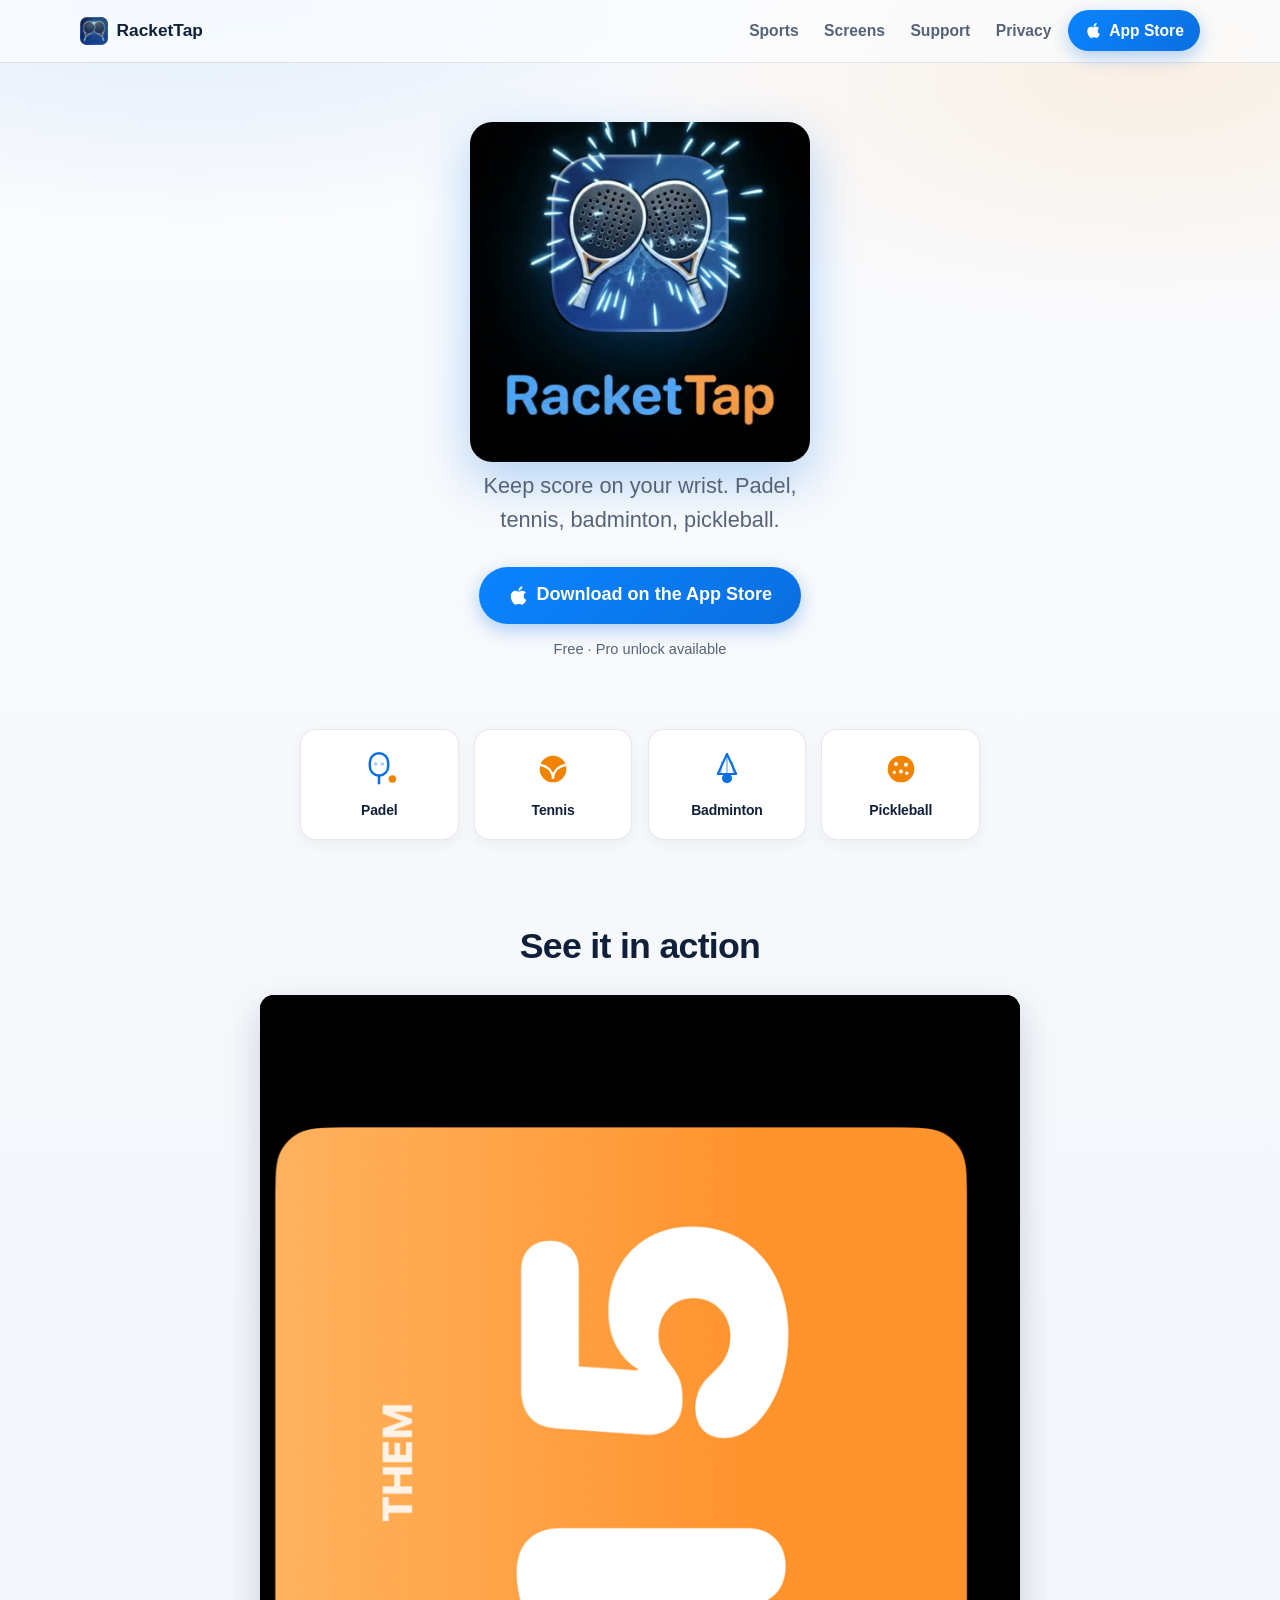
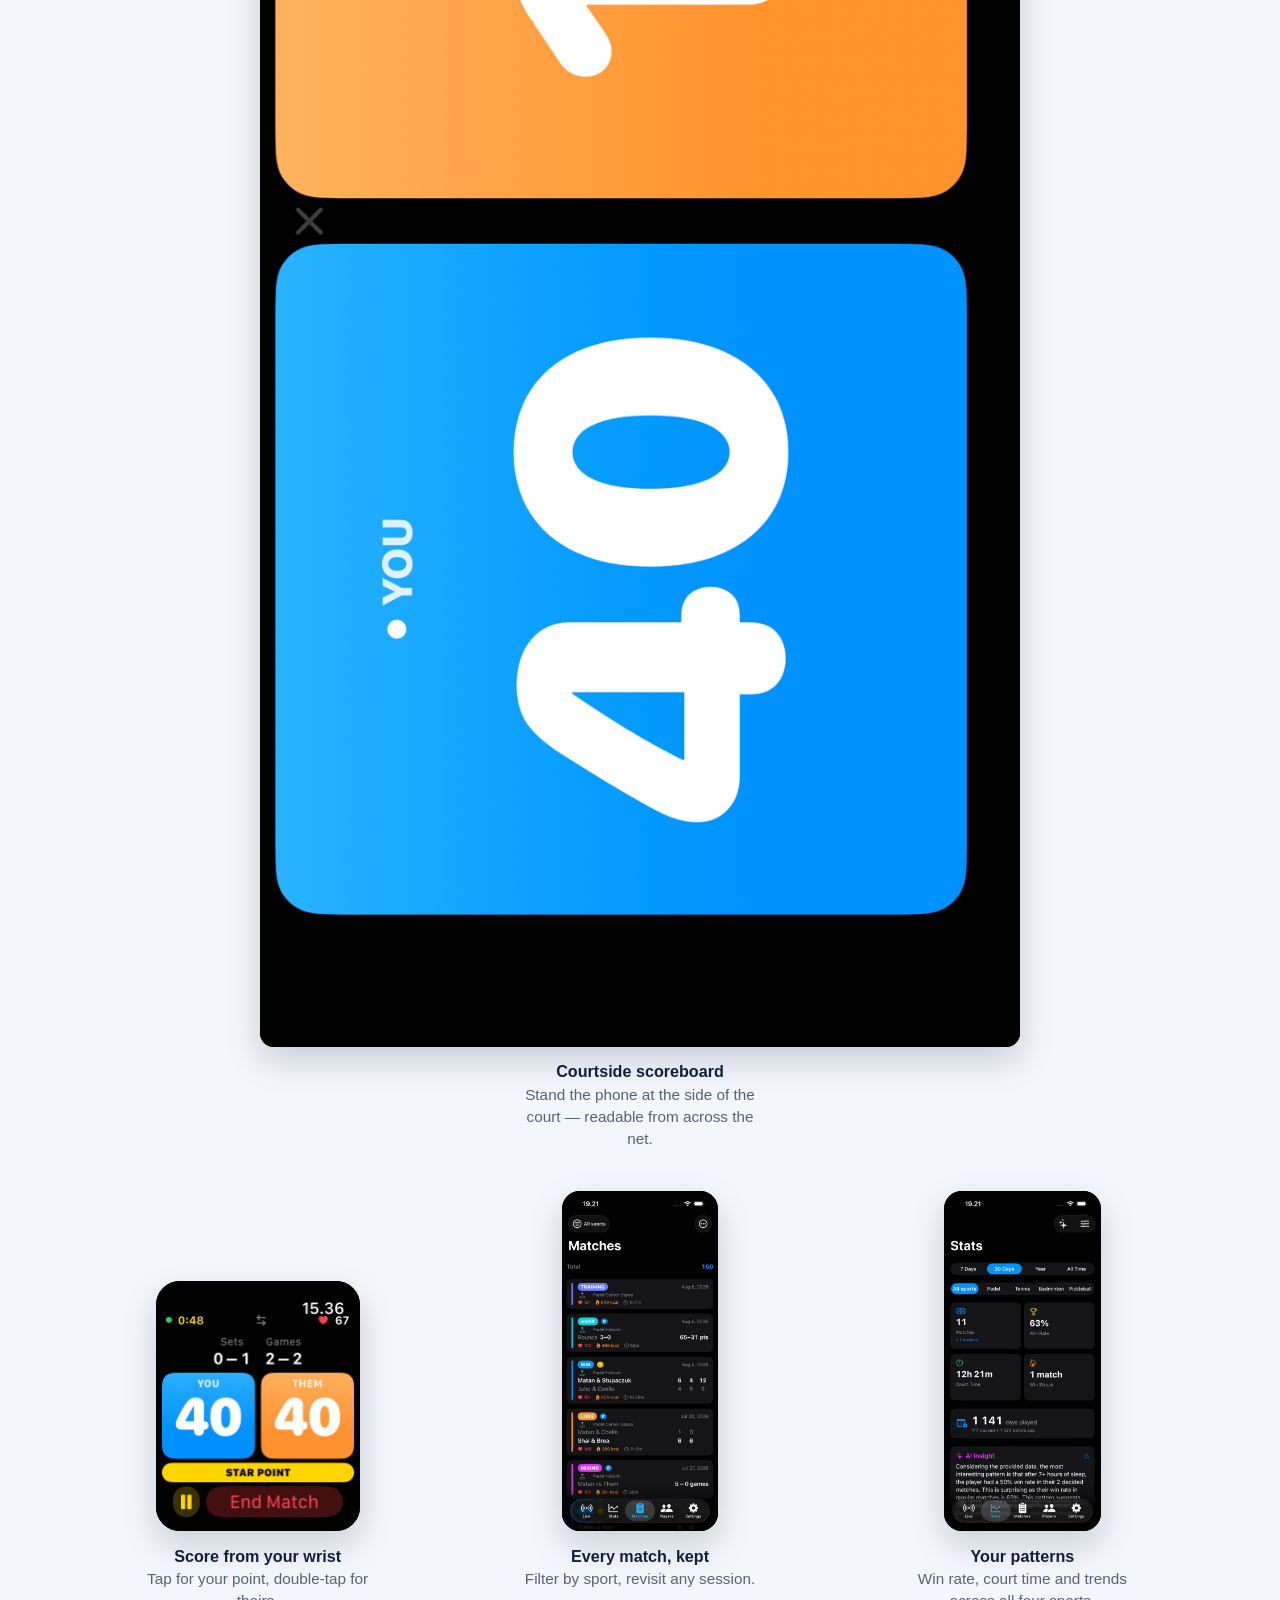
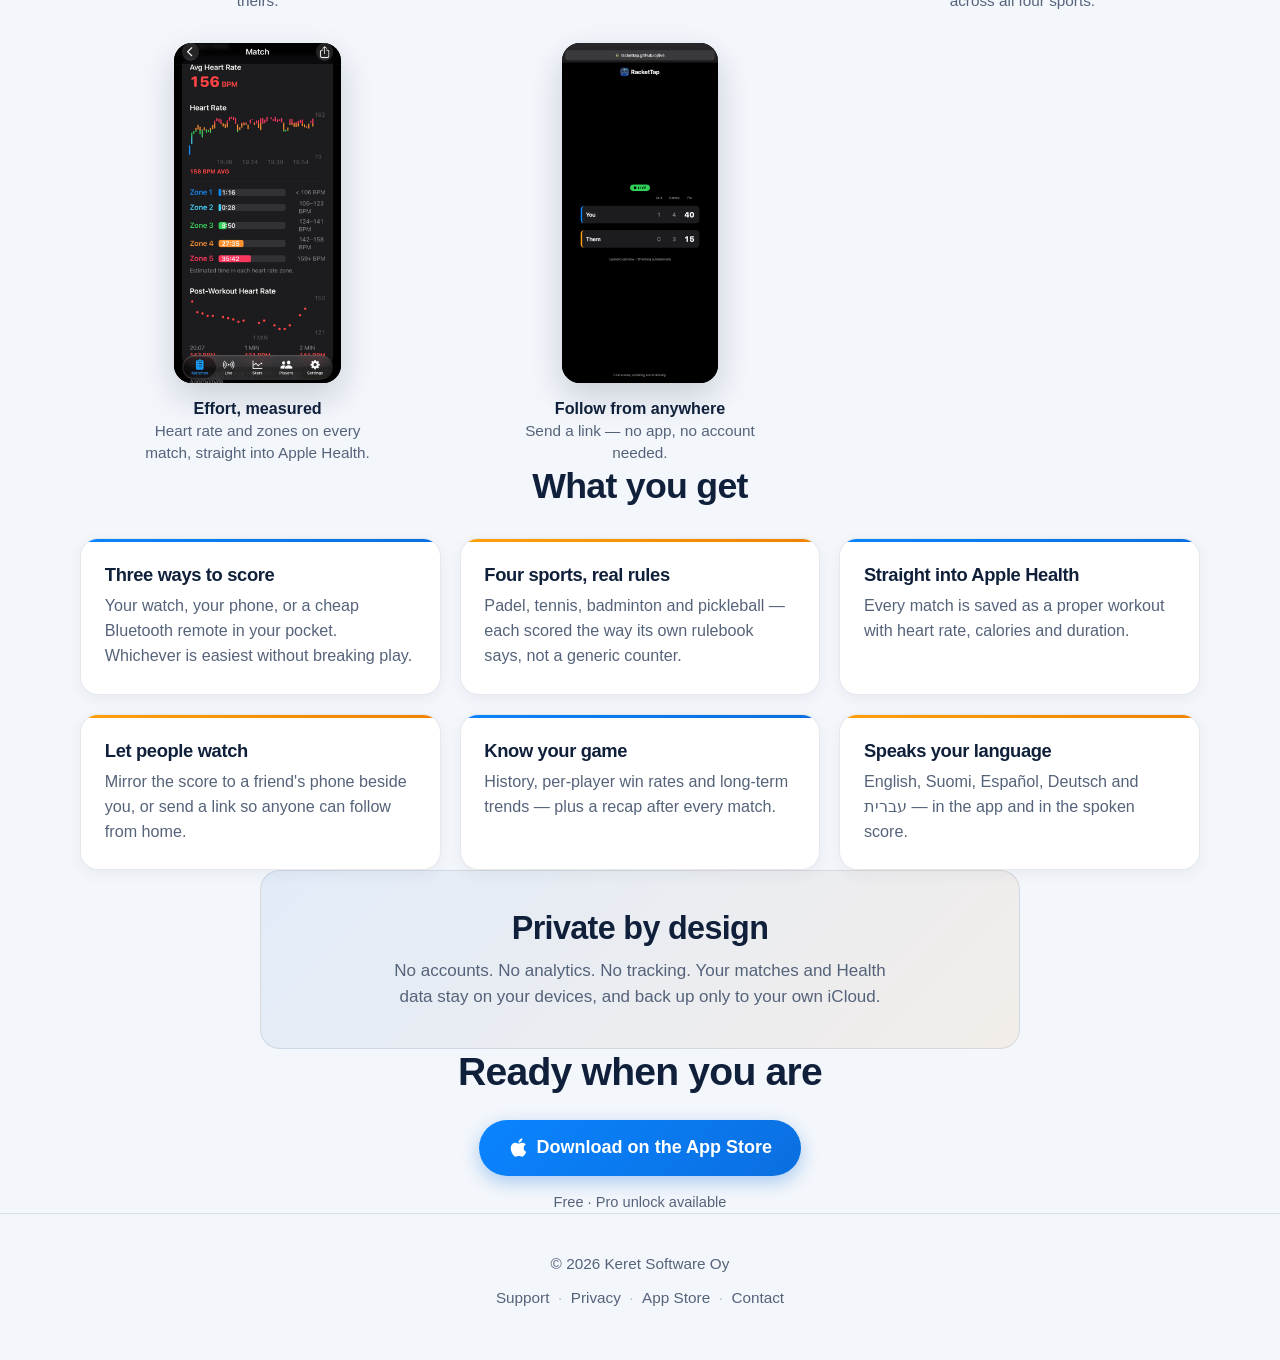
==== index.html @ 507ee5a5 "site: use the app's launch animation as the hero Rackets strike, wordmark resolves — the same clip t" ====
<!DOCTYPE html>
<html lang="en">
<head>
<meta charset="UTF-8">
<meta name="viewport" content="width=device-width, initial-scale=1.0">
<title>RacketTap — racket-sport scorekeeping for Apple Watch</title>
<meta name="description" content="Keep score of padel, tennis, badminton and pickleball on your Apple Watch, your iPhone, or a Bluetooth remote. Every match lands in Apple Health. Private by design.">
<meta name="apple-itunes-app" content="app-id=6769837930">
<link rel="stylesheet" href="style.css?v=4">
<link rel="icon" type="image/png" href="icon.png">

<meta property="og:title" content="RacketTap — racket-sport scorekeeping for Apple Watch">
<meta property="og:description" content="Padel, tennis, badminton and pickleball. Score from your wrist, your phone, or a Bluetooth remote.">
<meta property="og:type" content="website">
<meta property="og:image" content="https://matan504123.github.io/rackettap-site/screenshots/hero-live.png">
</head>
<body>

<nav class="nav">
  <a class="nav-brand" href="./">
    <img src="icon.png" alt="">
    RacketTap
  </a>
  <a class="nav-link" href="#sports">Sports</a>
  <a class="nav-link" href="#gallery">Screens</a>
  <a class="nav-link" href="support/">Support</a>
  <a class="nav-link" href="privacy/">Privacy</a>
  <a class="btn-store" href="https://apps.apple.com/app/id6769837930" target="_blank" rel="noopener">
    <svg viewBox="0 0 384 512" aria-hidden="true"><path d="M318.7 268.7c-.2-36.7 16.4-64.4 50-84.8-18.8-26.9-47.2-41.7-84.7-44.6-35.5-2.8-74.3 20.7-88.5 20.7-15 0-49.4-19.7-76.4-19.7C63.3 141.2 4 184.8 4 273.5q0 39.3 14.4 81.2c12.8 36.7 59 126.7 107.2 125.2 25.2-.6 43-17.9 75.8-17.9 31.8 0 48.3 17.9 76.4 17.9 48.6-.7 90.4-82.5 102.6-119.3-65.2-30.7-61.7-90-61.7-91.9zm-56.6-164.2c27.3-32.4 24.8-61.9 24-72.5-24.1 1.4-52 16.4-67.9 34.9-17.5 19.8-27.8 44.3-25.6 71.9 26.1 2 49.9-11.4 69.5-34.3z"/></svg>
    App&nbsp;Store
  </a>
</nav>

<header class="hero">
  <span class="hero-orb b1" aria-hidden="true"></span>
  <span class="hero-orb b2" aria-hidden="true"></span>
  <!-- The app's own launch animation: rackets strike, wordmark resolves.
       Served as muted looping video rather than the GIF beside it — same
       result, 84KB at 640px against 344KB at 320px. `screenshots/rackettap-anim.gif`
       is committed if a GIF is ever preferred. The clip already carries the
       wordmark, so the <h1> below is kept for screen readers and search but
       hidden visually rather than shown twice. -->
  <div class="hero-anim">
    <video autoplay muted loop playsinline preload="auto"
           poster="screenshots/rackettap-anim-poster.jpg"
           aria-label="RacketTap logo animation">
      <source src="screenshots/rackettap-anim.mp4" type="video/mp4">
      <img src="screenshots/rackettap-anim.gif" alt="RacketTap">
    </video>
  </div>
  <h1 class="sr-only">RacketTap</h1>
  <p class="tagline">Keep score on your wrist. Padel, tennis, badminton, pickleball.</p>
  <div class="hero-cta">
    <a class="btn-store lg" href="https://apps.apple.com/app/id6769837930" target="_blank" rel="noopener">
      <svg viewBox="0 0 384 512" aria-hidden="true"><path d="M318.7 268.7c-.2-36.7 16.4-64.4 50-84.8-18.8-26.9-47.2-41.7-84.7-44.6-35.5-2.8-74.3 20.7-88.5 20.7-15 0-49.4-19.7-76.4-19.7C63.3 141.2 4 184.8 4 273.5q0 39.3 14.4 81.2c12.8 36.7 59 126.7 107.2 125.2 25.2-.6 43-17.9 75.8-17.9 31.8 0 48.3 17.9 76.4 17.9 48.6-.7 90.4-82.5 102.6-119.3-65.2-30.7-61.7-90-61.7-91.9zm-56.6-164.2c27.3-32.4 24.8-61.9 24-72.5-24.1 1.4-52 16.4-67.9 34.9-17.5 19.8-27.8 44.3-25.6 71.9 26.1 2 49.9-11.4 69.5-34.3z"/></svg>
      Download on the App Store
    </a>
    <p class="hero-note">Free · Pro unlock available</p>
  </div>
</header>

<main>

  <section id="sports" class="wrap scroll-in">
    <div class="sports">
      <div class="sport">
        <!-- Padel: paddle with a ball bouncing off it -->
        <svg viewBox="0 0 48 48" aria-hidden="true">
          <rect x="13" y="5" width="22" height="27" rx="11" fill="none" stroke="#0a6fe0" stroke-width="3"/>
          <path d="M24 32v9" stroke="#0a6fe0" stroke-width="3" stroke-linecap="round"/>
          <circle cx="20" cy="18" r="2.2" fill="#0a6fe0" opacity=".35"/>
          <circle cx="28" cy="18" r="2.2" fill="#0a6fe0" opacity=".35"/>
          <circle class="anim-bounce" cx="40" cy="36" r="4.5" fill="#f08300"/>
        </svg>
        <span>Padel</span>
      </div>

      <div class="sport">
        <!-- Tennis: ball with its two seams, slowly rotating -->
        <svg viewBox="0 0 48 48" aria-hidden="true">
          <g class="anim-spin" style="transform-origin:24px 24px">
            <circle cx="24" cy="24" r="16" fill="#f08300"/>
            <path d="M8.5 19c9 1.5 14.5 7 16 15.5" fill="none" stroke="#fff" stroke-width="2.6" stroke-linecap="round"/>
            <path d="M39.5 19c-9 1.5-14.5 7-16 15.5" fill="none" stroke="#fff" stroke-width="2.6" stroke-linecap="round"/>
          </g>
        </svg>
        <span>Tennis</span>
      </div>

      <div class="sport">
        <!-- Badminton: shuttlecock rocking as it falls -->
        <svg viewBox="0 0 48 48" aria-hidden="true">
          <g class="anim-fall" style="transform-origin:24px 24px">
            <path d="M24 6 13 30h22z" fill="none" stroke="#0a6fe0" stroke-width="2.6" stroke-linejoin="round"/>
            <path d="M24 6v24M18 15l-2 15M30 15l2 15" stroke="#0a6fe0" stroke-width="2" opacity=".45"/>
            <circle cx="24" cy="35" r="6" fill="#0a6fe0"/>
          </g>
        </svg>
        <span>Badminton</span>
      </div>

      <div class="sport">
        <!-- Pickleball: perforated ball, wobbling -->
        <svg viewBox="0 0 48 48" aria-hidden="true">
          <g class="anim-wobble" style="transform-origin:24px 24px">
            <circle cx="24" cy="24" r="16" fill="#f08300"/>
            <circle cx="18" cy="18" r="2.4" fill="#fff"/>
            <circle cx="30" cy="19" r="2.4" fill="#fff"/>
            <circle cx="24" cy="27" r="2.4" fill="#fff"/>
            <circle cx="16" cy="28" r="2" fill="#fff"/>
            <circle cx="31" cy="29" r="2" fill="#fff"/>
          </g>
        </svg>
        <span>Pickleball</span>
      </div>
    </div>
  </section>

  <section id="gallery" class="wrap-wide scroll-in">
    <div class="gallery-head">
      <h2>See it in action</h2>
    </div>
    <div class="gallery-grid">
      <figure class="tile wide">
        <img src="screenshots/hero-live.png" width="1800" height="828" alt="iPhone in landscape showing a large courtside scoreboard during a padel match" loading="lazy">
        <figcaption><strong>Courtside scoreboard</strong>Stand the phone at the side of the court — readable from across the net.</figcaption>
      </figure>

      <figure class="tile watch">
        <img src="screenshots/watch-star-4040.png" width="410" height="502" alt="Apple Watch showing a live padel score" loading="lazy">
        <figcaption><strong>Score from your wrist</strong>Tap for your point, double-tap for theirs.</figcaption>
      </figure>

      <figure class="tile">
        <img src="screenshots/matches.png" width="552" height="1200" alt="iPhone match history list showing 150 matches across padel and tennis with venues, heart rate and duration" loading="lazy">
        <figcaption><strong>Every match, kept</strong>Filter by sport, revisit any session.</figcaption>
      </figure>

      <figure class="tile">
        <img src="screenshots/stats.png" width="552" height="1200" alt="iPhone stats screen with match count, win rate, court time and an AI insight" loading="lazy">
        <figcaption><strong>Your patterns</strong>Win rate, court time and trends across all four sports.</figcaption>
      </figure>

      <figure class="tile">
        <img src="screenshots/iphone-hr-summary.png" width="592" height="1200" alt="Match detail showing average heart rate, a heart-rate graph and time in each zone" loading="lazy">
        <figcaption><strong>Effort, measured</strong>Heart rate and zones on every match, straight into Apple Health.</figcaption>
      </figure>

      <figure class="tile">
        <img src="screenshots/web-live.png" width="552" height="1200" alt="A live match score being followed in a web browser" loading="lazy">
        <figcaption><strong>Follow from anywhere</strong>Send a link — no app, no account needed.</figcaption>
      </figure>
    </div>
  </section>

  <section class="wrap-wide scroll-in">
    <div class="section-head">
      <h2>What you get</h2>
    </div>
    <div class="cards">
      <div class="card">
        <h3>Three ways to score</h3>
        <p>Your watch, your phone, or a cheap Bluetooth remote in your pocket. Whichever is easiest without breaking play.</p>
      </div>
      <div class="card">
        <h3>Four sports, real rules</h3>
        <p>Padel, tennis, badminton and pickleball — each scored the way its own rulebook says, not a generic counter.</p>
      </div>
      <div class="card">
        <h3>Straight into Apple Health</h3>
        <p>Every match is saved as a proper workout with heart rate, calories and duration.</p>
      </div>
      <div class="card">
        <h3>Let people watch</h3>
        <p>Mirror the score to a friend's phone beside you, or send a link so anyone can follow from home.</p>
      </div>
      <div class="card">
        <h3>Know your game</h3>
        <p>History, per-player win rates and long-term trends — plus a recap after every match.</p>
      </div>
      <div class="card">
        <h3>Speaks your language</h3>
        <p>English, Suomi, Español, Deutsch and עברית — in the app and in the spoken score.</p>
      </div>
    </div>
  </section>

  <section class="wrap scroll-in">
    <div class="privacy-band">
      <h2>Private by design</h2>
      <p>No accounts. No analytics. No tracking. Your matches and Health data stay on your devices, and back up only to your own iCloud.</p>
    </div>
  </section>

  <section class="wrap final-cta scroll-in">
    <h2>Ready when you are</h2>
    <a class="btn-store lg" href="https://apps.apple.com/app/id6769837930" target="_blank" rel="noopener">
      <svg viewBox="0 0 384 512" aria-hidden="true"><path d="M318.7 268.7c-.2-36.7 16.4-64.4 50-84.8-18.8-26.9-47.2-41.7-84.7-44.6-35.5-2.8-74.3 20.7-88.5 20.7-15 0-49.4-19.7-76.4-19.7C63.3 141.2 4 184.8 4 273.5q0 39.3 14.4 81.2c12.8 36.7 59 126.7 107.2 125.2 25.2-.6 43-17.9 75.8-17.9 31.8 0 48.3 17.9 76.4 17.9 48.6-.7 90.4-82.5 102.6-119.3-65.2-30.7-61.7-90-61.7-91.9zm-56.6-164.2c27.3-32.4 24.8-61.9 24-72.5-24.1 1.4-52 16.4-67.9 34.9-17.5 19.8-27.8 44.3-25.6 71.9 26.1 2 49.9-11.4 69.5-34.3z"/></svg>
      Download on the App Store
    </a>
    <p class="hero-note">Free · Pro unlock available</p>
  </section>

</main>

<footer>
  <p>© 2026 Keret Software Oy</p>
  <nav>
    <a href="support/">Support</a>
    <span class="sep">·</span>
    <a href="privacy/">Privacy</a>
    <span class="sep">·</span>
    <a href="https://apps.apple.com/app/id6769837930" target="_blank" rel="noopener">App Store</a>
    <span class="sep">·</span>
    <a href="mailto:matan504@gmail.com">Contact</a>
  </nav>
</footer>

<script>
  // Adds `.visible` to each `.scroll-in` the first time it enters view.
  // CSS forces visibility under prefers-reduced-motion, so this only
  // drives the fade-up for everyone else. Without IntersectionObserver
  // everything is revealed immediately rather than left invisible.
  (function () {
    var items = document.querySelectorAll('.scroll-in');
    if (!('IntersectionObserver' in window)) {
      items.forEach(function (el) { el.classList.add('visible'); });
      return;
    }
    var obs = new IntersectionObserver(function (entries, o) {
      entries.forEach(function (e) {
        if (e.isIntersecting) { e.target.classList.add('visible'); o.unobserve(e.target); }
      });
    }, { threshold: 0.08, rootMargin: '0px 0px -6% 0px' });
    items.forEach(function (el) { obs.observe(el); });
  })();
</script>

</body>
</html>
---- style.css ----
/* RacketTap site styles.
 *
 * Palette is the app's own two-team coding: blue = YOU, orange = THEM.
 * Used as accents against a near-white page, never as flat fills — the
 * app is dark, the site is light, and the two colours are the bridge.
 *
 * Motion is decorative only. Every animation is disabled wholesale under
 * `prefers-reduced-motion` at the bottom of this file; nothing about the
 * page's meaning depends on movement.
 */

:root {
  --blue: #0a6fe0;
  --blue-bright: #0a84ff;
  --orange: #f08300;
  --orange-bright: #ff9f0a;

  --ink: #10203a;
  --text: #1f2937;
  --text-soft: #55637a;
  --line: rgba(16, 32, 58, 0.10);
  --card: #ffffff;

  --max-width: 760px;
  --wide: 1120px;

  --ease-spring: cubic-bezier(0.2, 0.85, 0.4, 1.05);
  --ease-smooth: cubic-bezier(0.2, 0.6, 0.4, 1);
}

* { box-sizing: border-box; margin: 0; padding: 0; }

html {
  font-size: 17px;
  -webkit-text-size-adjust: 100%;
  scroll-behavior: smooth;
  height: auto;
  /* The canvas colour lives here, NOT on body: iOS paints the overscroll
     area from the html background, and with the colour only on body you get
     a slab of white past the footer. */
  background-color: #f3f6fb;
  /* Suppresses the rubber-band scroll past the end of the document. NOTE:
     `contain` (used first) only blocks scroll CHAINING to a parent — the
     local bounce survives it. `none` is what actually stops the bounce. */
  overscroll-behavior-y: none;
  /* `clip` rather than `hidden`: hidden on a scroll-adjacent element makes it
     a scroll container, which interacts badly with the sticky nav on iOS. */
  overflow-x: clip;
}

body {
  font-family: -apple-system, BlinkMacSystemFont, "Segoe UI", Roboto, Oxygen, Ubuntu, sans-serif;
  color: var(--text);
  line-height: 1.55;
  /* `background-attachment: fixed` is effectively broken on iOS Safari —
     it janks while scrolling and mispaints past the initial viewport. The
     decorative washes are instead pinned to the top of the document with an
     explicit size, and everything below them falls through to the html
     background colour above. */
  background-image:
    radial-gradient(ellipse 80% 50% at 15% -5%, rgba(10, 111, 224, 0.13), transparent 60%),
    radial-gradient(ellipse 70% 45% at 90% 8%, rgba(240, 131, 0, 0.10), transparent 62%),
    linear-gradient(180deg, #fbfcfe 0%, #f3f6fb 100%);
  background-repeat: no-repeat;
  background-position: top center, top center, top center;
  background-size: 100% 900px, 100% 900px, 100% 1400px;
  -webkit-font-smoothing: antialiased;
  -moz-osx-font-smoothing: grayscale;
  font-feature-settings: "kern", "liga", "calt";
  overscroll-behavior-y: none;
}

h1, h2, h3 { color: var(--ink); line-height: 1.2; letter-spacing: -0.02em; }

a { color: var(--blue); }

/* ---------------------------------------------------------------- NAV */

.nav {
  position: sticky;
  top: 0;
  z-index: 50;
  display: flex;
  align-items: center;
  gap: 0.5rem;
  padding: 0.6rem max(1.1rem, calc((100vw - var(--wide)) / 2));
  background: rgba(251, 252, 254, 0.82);
  backdrop-filter: saturate(180%) blur(14px);
  -webkit-backdrop-filter: saturate(180%) blur(14px);
  border-bottom: 1px solid var(--line);
}

.nav-brand {
  display: flex;
  align-items: center;
  gap: 0.5rem;
  font-weight: 700;
  color: var(--ink);
  text-decoration: none;
  margin-right: auto;
  font-size: 1.02rem;
}
.nav-brand img { width: 28px; height: 28px; border-radius: 7px; display: block; }

.nav a.nav-link {
  color: var(--text-soft);
  text-decoration: none;
  font-size: 0.92rem;
  font-weight: 600;
  padding: 0.35rem 0.5rem;
  border-radius: 8px;
}
.nav a.nav-link:hover { color: var(--blue); background: rgba(10, 111, 224, 0.07); }

/* App Store button — the page's one loud element, on purpose. */
.btn-store {
  display: inline-flex;
  align-items: center;
  gap: 0.45rem;
  background: linear-gradient(135deg, var(--blue-bright), var(--blue));
  color: #fff;
  text-decoration: none;
  font-weight: 700;
  font-size: 0.92rem;
  padding: 0.5rem 0.95rem;
  border-radius: 999px;
  box-shadow: 0 6px 18px rgba(10, 111, 224, 0.32);
  transition: transform 0.25s var(--ease-spring), box-shadow 0.25s var(--ease-smooth);
  white-space: nowrap;
}
.btn-store:hover { transform: translateY(-2px); box-shadow: 0 10px 26px rgba(10, 111, 224, 0.40); }
.btn-store svg { width: 17px; height: 17px; fill: currentColor; flex: none; }
.btn-store.lg { font-size: 1.06rem; padding: 0.85rem 1.7rem; }
.btn-store.lg svg { width: 21px; height: 21px; }

/* -------------------------------------------------------------- LAYOUT */

main { padding: 0 1.25rem; }
.wrap { max-width: var(--max-width); margin: 0 auto; }
.wrap-wide { max-width: var(--wide); margin: 0 auto; }

section { margin: 4.5rem auto; }
/* The sports strip is the first thing under the hero CTA and needs air
   above it, and the gallery heading needs air below it. */
#sports { margin-top: 3rem; margin-bottom: 5rem; }

/* ---------------------------------------------------------------- HERO */

.hero {
  text-align: center;
  padding: 3.5rem 1.25rem 1rem;
  max-width: var(--max-width);
  margin: 0 auto;
  position: relative;
}

.app-icon {
  width: 108px;
  height: 108px;
  border-radius: 25px;
  box-shadow: 0 14px 40px rgba(10, 111, 224, 0.28);
  animation: icon-in 0.9s var(--ease-spring) both;
}
@keyframes icon-in {
  from { opacity: 0; transform: translateY(18px) scale(0.9); }
  to   { opacity: 1; transform: none; }
}

.hero h1 {
  font-size: clamp(2.6rem, 9vw, 4rem);
  margin: 1.1rem 0 0.6rem;
  background: linear-gradient(100deg, var(--blue) 0%, var(--blue-bright) 42%, var(--orange) 100%);
  -webkit-background-clip: text;
  background-clip: text;
  color: transparent;
  animation: rise 0.8s var(--ease-smooth) 0.1s both;
}

.tagline {
  font-size: clamp(1.05rem, 3.4vw, 1.28rem);
  color: var(--text-soft);
  max-width: 30ch;
  margin: 0 auto 1.8rem;
  animation: rise 0.8s var(--ease-smooth) 0.2s both;
}

.hero-cta { animation: rise 0.8s var(--ease-smooth) 0.3s both; }
.hero-note {
  margin-top: 0.85rem;
  font-size: 0.86rem;
  color: var(--text-soft);
}

@keyframes rise {
  from { opacity: 0; transform: translateY(14px); }
  to   { opacity: 1; transform: none; }
}

/* Decorative ball drifting behind the hero. Absolutely positioned and
   pointer-events:none so it can never intercept a tap. */
.hero-orb {
  position: absolute;
  border-radius: 50%;
  filter: blur(1px);
  opacity: 0.5;
  pointer-events: none;
  z-index: -1;
}
.hero-orb.b1 {
  width: 88px; height: 88px; left: 4%; top: 18%;
  background: radial-gradient(circle at 34% 30%, #7cc0ff, var(--blue));
  animation: float-a 9s ease-in-out infinite;
}
.hero-orb.b2 {
  width: 62px; height: 62px; right: 6%; top: 44%;
  background: radial-gradient(circle at 34% 30%, #ffd08a, var(--orange));
  animation: float-b 11s ease-in-out infinite;
}
@keyframes float-a {
  0%, 100% { transform: translate(0, 0); }
  50%      { transform: translate(14px, -26px); }
}
@keyframes float-b {
  0%, 100% { transform: translate(0, 0); }
  50%      { transform: translate(-18px, 22px); }
}

/* -------------------------------------------------------------- SPORTS */

.sports {
  display: grid;
  grid-template-columns: repeat(4, 1fr);
  gap: 0.9rem;
  max-width: 680px;
  margin: 0 auto;
}

.sport {
  text-align: center;
  padding: 1.1rem 0.4rem 0.9rem;
  background: var(--card);
  border: 1px solid var(--line);
  border-radius: 16px;
  box-shadow: 0 4px 14px rgba(16, 32, 58, 0.05);
  transition: transform 0.3s var(--ease-spring), box-shadow 0.3s var(--ease-smooth);
}
.sport:hover { transform: translateY(-4px); box-shadow: 0 12px 26px rgba(16, 32, 58, 0.10); }

.sport svg { width: 40px; height: 40px; display: block; margin: 0 auto 0.5rem; }
.sport span {
  font-size: 0.82rem;
  font-weight: 700;
  color: var(--ink);
  letter-spacing: -0.01em;
}

/* Each sport's motif animates on its own rhythm so the row never
   pulses in unison, which would read as a loading state. */
.anim-bounce  { animation: bounce 2.4s ease-in-out infinite; transform-origin: center; }
.anim-spin    { animation: spin 6s linear infinite; transform-origin: center; }
.anim-fall    { animation: fall 3.1s ease-in-out infinite; transform-origin: center; }
.anim-wobble  { animation: wobble 2.8s ease-in-out infinite; transform-origin: center; }

@keyframes bounce {
  0%, 100% { transform: translateY(0); }
  50%      { transform: translateY(-7px); }
}
@keyframes spin { to { transform: rotate(360deg); } }
@keyframes fall {
  0%, 100% { transform: translateY(-4px) rotate(-8deg); }
  50%      { transform: translateY(5px) rotate(8deg); }
}
@keyframes wobble {
  0%, 100% { transform: rotate(-9deg); }
  50%      { transform: rotate(9deg); }
}

/* ------------------------------------------------------------- GALLERY */

.gallery-head { text-align: center; margin-bottom: 1.6rem; }
.gallery-head h2 { font-size: clamp(1.6rem, 5vw, 2.1rem); }

/* Four equal columns, with the landscape shot on its own full-width row.
   Every portrait tile renders its image at the SAME fixed height with
   `object-fit: contain`, so the row of devices lines up and the captions
   below them sit on a shared baseline. Sizing by height rather than width
   is what keeps a watch screenshot and a phone screenshot visually
   comparable instead of the watch ballooning to fill its column. */
.gallery-grid {
  display: grid;
  grid-template-columns: repeat(3, 1fr);
  gap: 1.8rem 1.6rem;
  align-items: start;
}

.tile {
  margin: 0;
  display: flex;
  flex-direction: column;
  align-items: center;
  text-align: center;
  transition: transform 0.35s var(--ease-spring);
}
.tile:hover { transform: translateY(-6px); }

.tile img {
  height: 340px;
  width: auto;
  max-width: 100%;
  object-fit: contain;
  border-radius: 18px;
  box-shadow: 0 14px 34px rgba(16, 32, 58, 0.18);
  background: #000;
  display: block;
}
/* The watch shot is deliberately shorter than the phones, but its caption
   must still sit on the same baseline as theirs — so pad the difference
   above it. 340 (phone) - 250 (watch) = 90. */
.tile.watch img { height: 250px; margin-top: 90px; border-radius: 24px; }

.tile.wide {
  grid-column: 1 / -1;
  margin-bottom: 0.6rem;
}
.tile.wide img { height: auto; width: min(100%, 760px); border-radius: 14px; }

/* Caption sits in normal flow directly under the image, with its own
   top margin — never absolutely positioned, never height-constrained,
   so it cannot be clipped or pushed out of an image's aspect box. */
.tile figcaption {
  margin-top: 0.8rem;
  font-size: 0.9rem;
  line-height: 1.45;
  color: var(--text-soft);
  max-width: 30ch;
}
.tile figcaption strong { color: var(--ink); display: block; font-size: 0.95rem; }

/* --------------------------------------------------------------- CARDS */

/* Three columns exactly: six cards fill two full rows with no orphan.
   `auto-fit` produced a 4+2 split at desktop width, which read as a gap. */
.cards {
  display: grid;
  grid-template-columns: repeat(3, 1fr);
  gap: 1.1rem;
}

.card {
  background: var(--card);
  border: 1px solid var(--line);
  border-radius: 18px;
  padding: 1.5rem 1.4rem;
  box-shadow: 0 4px 16px rgba(16, 32, 58, 0.05);
  position: relative;
  overflow: hidden;
  transition: transform 0.3s var(--ease-spring), box-shadow 0.3s var(--ease-smooth);
}
.card:hover { transform: translateY(-4px); box-shadow: 0 14px 30px rgba(16, 32, 58, 0.11); }
/* Accent rule along the top edge, alternating team colours down the grid. */
.card::before {
  content: "";
  position: absolute;
  inset: 0 0 auto 0;
  height: 3px;
  background: linear-gradient(90deg, var(--blue-bright), var(--blue));
}
.card:nth-child(even)::before {
  background: linear-gradient(90deg, var(--orange-bright), var(--orange));
}
.card h3 { font-size: 1.08rem; margin-bottom: 0.4rem; }
.card p { font-size: 0.95rem; color: var(--text-soft); }

.section-head { text-align: center; margin-bottom: 1.8rem; }
.section-head h2 { font-size: clamp(1.6rem, 5vw, 2.1rem); }
.section-head p { color: var(--text-soft); margin-top: 0.4rem; }

/* ------------------------------------------------------------- PRIVACY */

.privacy-band {
  background: linear-gradient(135deg, rgba(10, 111, 224, 0.07), rgba(240, 131, 0, 0.07));
  border: 1px solid var(--line);
  border-radius: 20px;
  padding: 2.2rem 1.8rem;
  text-align: center;
}
.privacy-band h2 { font-size: clamp(1.5rem, 4.6vw, 1.9rem); margin-bottom: 0.6rem; }
.privacy-band p { color: var(--text-soft); max-width: 52ch; margin: 0 auto; }

/* ----------------------------------------------------------- FINAL CTA */

.final-cta { text-align: center; }
.final-cta h2 { font-size: clamp(1.7rem, 5.4vw, 2.3rem); margin-bottom: 1.4rem; }

/* -------------------------------------------------------------- FOOTER */

footer {
  border-top: 1px solid var(--line);
  background: #f3f6fb;
  padding: 2.2rem 1.25rem 3rem;
  text-align: center;
  color: var(--text-soft);
  font-size: 0.9rem;
}
footer nav { margin-top: 0.6rem; display: flex; justify-content: center; flex-wrap: wrap; gap: 0.25rem 0.5rem; }
footer a { color: var(--text-soft); text-decoration: none; }
footer a:hover { color: var(--blue); text-decoration: underline; }
.sep { opacity: 0.4; }

/* ------------------------------------------------------------ SUBPAGES */
/* Classes below are used by support/ and privacy/ — keep them. */

.page-header {
  max-width: var(--max-width);
  margin: 0 auto;
  padding: 2.2rem 0 1rem;
}
.back-link {
  color: var(--blue);
  text-decoration: none;
  font-weight: 600;
  font-size: 0.95rem;
}
.back-link:hover { text-decoration: underline; }

.legal, .faq { max-width: var(--max-width); margin: 0 auto; }
.legal h2, .faq h2 { margin: 2rem 0 0.6rem; font-size: 1.25rem; }
.legal h3, .faq h3 { margin: 1.4rem 0 0.4rem; font-size: 1.05rem; }
.legal p, .legal li, .faq p, .faq li { color: var(--text); margin-bottom: 0.6rem; }
.legal ul, .faq ul { padding-left: 1.3rem; }
.effective-date { color: var(--text-soft); font-size: 0.9rem; }

/* --------------------------------------------------------- SCROLL-IN */

.scroll-in {
  opacity: 0;
  transform: translateY(22px);
  transition: opacity 0.7s var(--ease-smooth), transform 0.7s var(--ease-smooth);
}
.scroll-in.visible { opacity: 1; transform: none; }

/* ------------------------------------------------------------ MOBILE */

@media (max-width: 720px) {
  section { margin: 3.2rem auto; }

  .nav { padding: 0.55rem 1rem; gap: 0.15rem; }
  /* Secondary links fold away on phones; brand + App Store button remain,
     and the footer still carries the full set. */
  .nav a.nav-link { display: none; }

  /* One column. The old build used a horizontal snap-carousel here, which
     is where captions became unreachable on a phone — a single column
     puts every image and its caption in the normal vertical scroll. */
  .gallery-grid { grid-template-columns: 1fr; gap: 2.4rem; }
  .tile.wide { grid-column: auto; margin-bottom: 0; }
  .tile img { height: auto; width: 100%; max-width: 300px; }
  .tile.wide img { width: 100%; max-width: 100%; }
  .tile.watch img { height: auto; max-width: 190px; }
  .tile figcaption { max-width: 34ch; }

  .cards { grid-template-columns: 1fr; }
  .sports { grid-template-columns: repeat(4, 1fr); gap: 0.5rem; }
  .sport { padding: 0.85rem 0.2rem 0.7rem; }
  .sport svg { width: 32px; height: 32px; }
  .sport span { font-size: 0.7rem; }

  .privacy-band { padding: 1.7rem 1.2rem; }
  .hero-orb { display: none; }
}

@media (max-width: 380px) {
  .sport span { font-size: 0.63rem; }
  .nav-brand { font-size: 0.95rem; }
}

/* --------------------------------------------------- REDUCED MOTION */

@media (prefers-reduced-motion: reduce) {
  html { scroll-behavior: auto; }
  *, *::before, *::after {
    animation-duration: 0.001ms !important;
    animation-iteration-count: 1 !important;
    transition-duration: 0.001ms !important;
  }
  .scroll-in { opacity: 1; transform: none; }
}

/* Tablet step for the 4-up gallery: two columns keeps the devices large
   enough to read before the single-column phone layout takes over. */
@media (min-width: 721px) and (max-width: 1000px) {
  .gallery-grid { grid-template-columns: repeat(2, 1fr); }
  .tile img { height: 320px; }
}

/* ------------------------------------------------------- HERO ANIMATION */

/* The app's launch clip, reused as the hero. It already contains the
   wordmark, so the <h1> is present for screen readers and search engines but
   not painted — otherwise the name appears twice. */
.sr-only {
  position: absolute;
  width: 1px; height: 1px;
  padding: 0; margin: -1px;
  overflow: hidden;
  clip: rect(0 0 0 0);
  white-space: nowrap;
  border: 0;
}

.hero-anim {
  display: flex;
  justify-content: center;
  margin-bottom: 0.4rem;
  animation: icon-in 0.9s var(--ease-spring) both;
}
.hero-anim video {
  width: min(340px, 78vw);
  height: auto;
  display: block;
  border-radius: 22px;
  /* The clip's own background is black; the glow ties it to the page. */
  box-shadow: 0 18px 50px rgba(10, 111, 224, 0.30);
}

/* Reduce Motion: hold the final frame instead of looping. Browsers do not
   stop `autoplay loop` for this preference, so the poster is shown instead. */
@media (prefers-reduced-motion: reduce) {
  .hero-anim video { display: none; }
  .hero-anim::after {
    content: "";
    width: min(340px, 78vw);
    aspect-ratio: 1 / 1;
    border-radius: 22px;
    background: url("screenshots/rackettap-anim-poster.jpg") center/cover no-repeat;
    box-shadow: 0 18px 50px rgba(10, 111, 224, 0.30);
  }
}
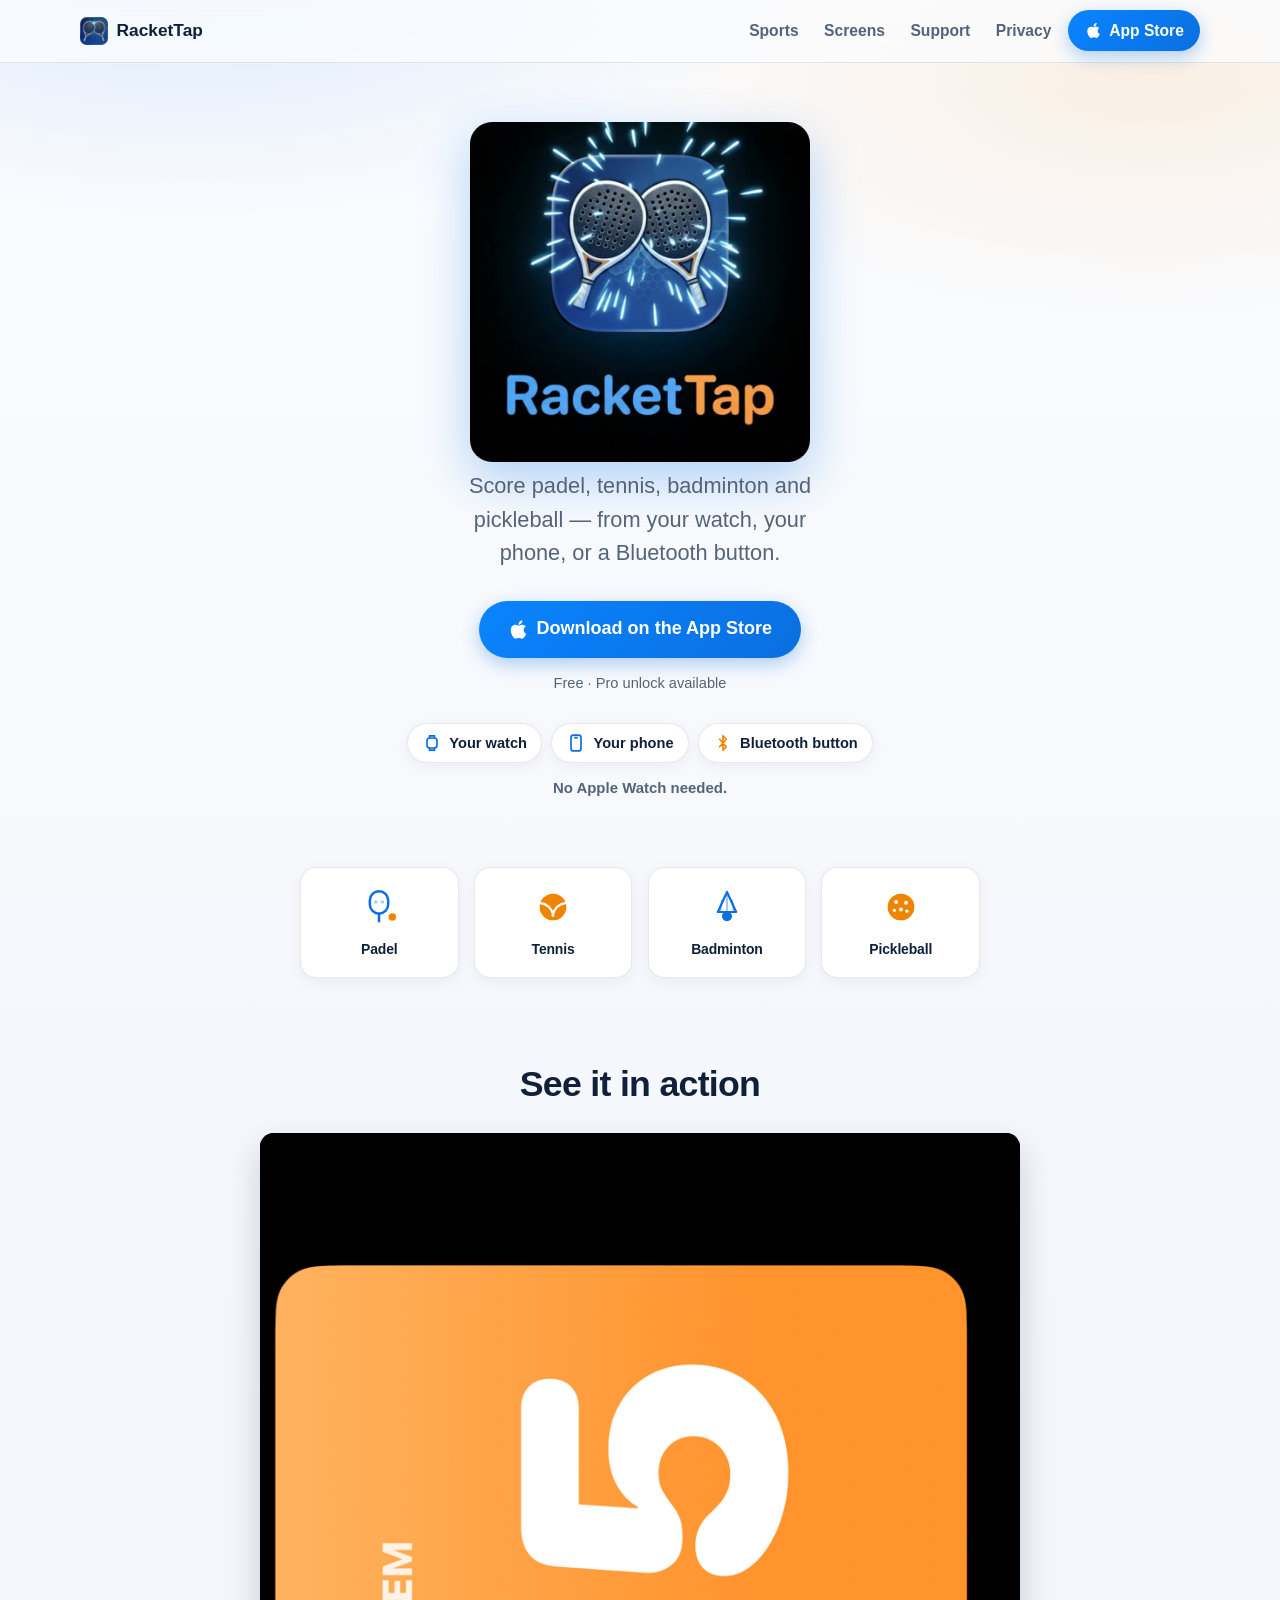
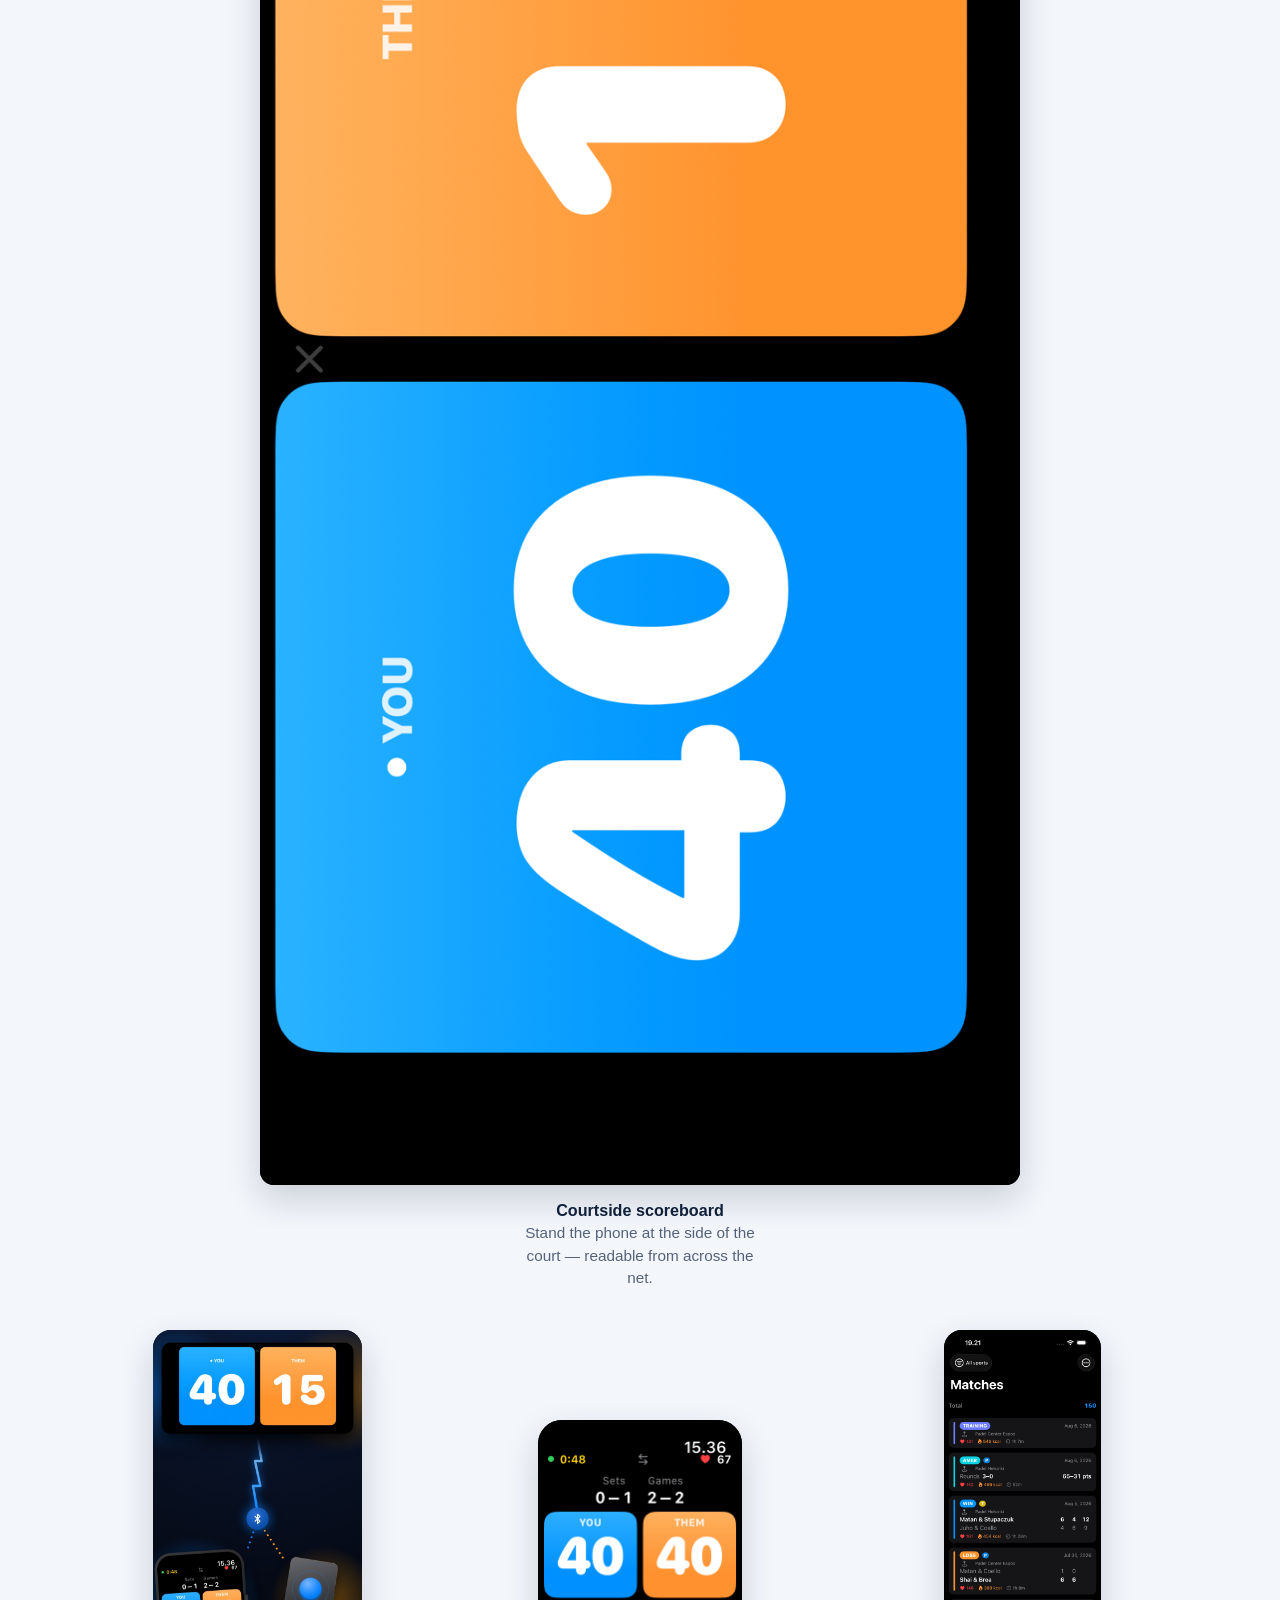
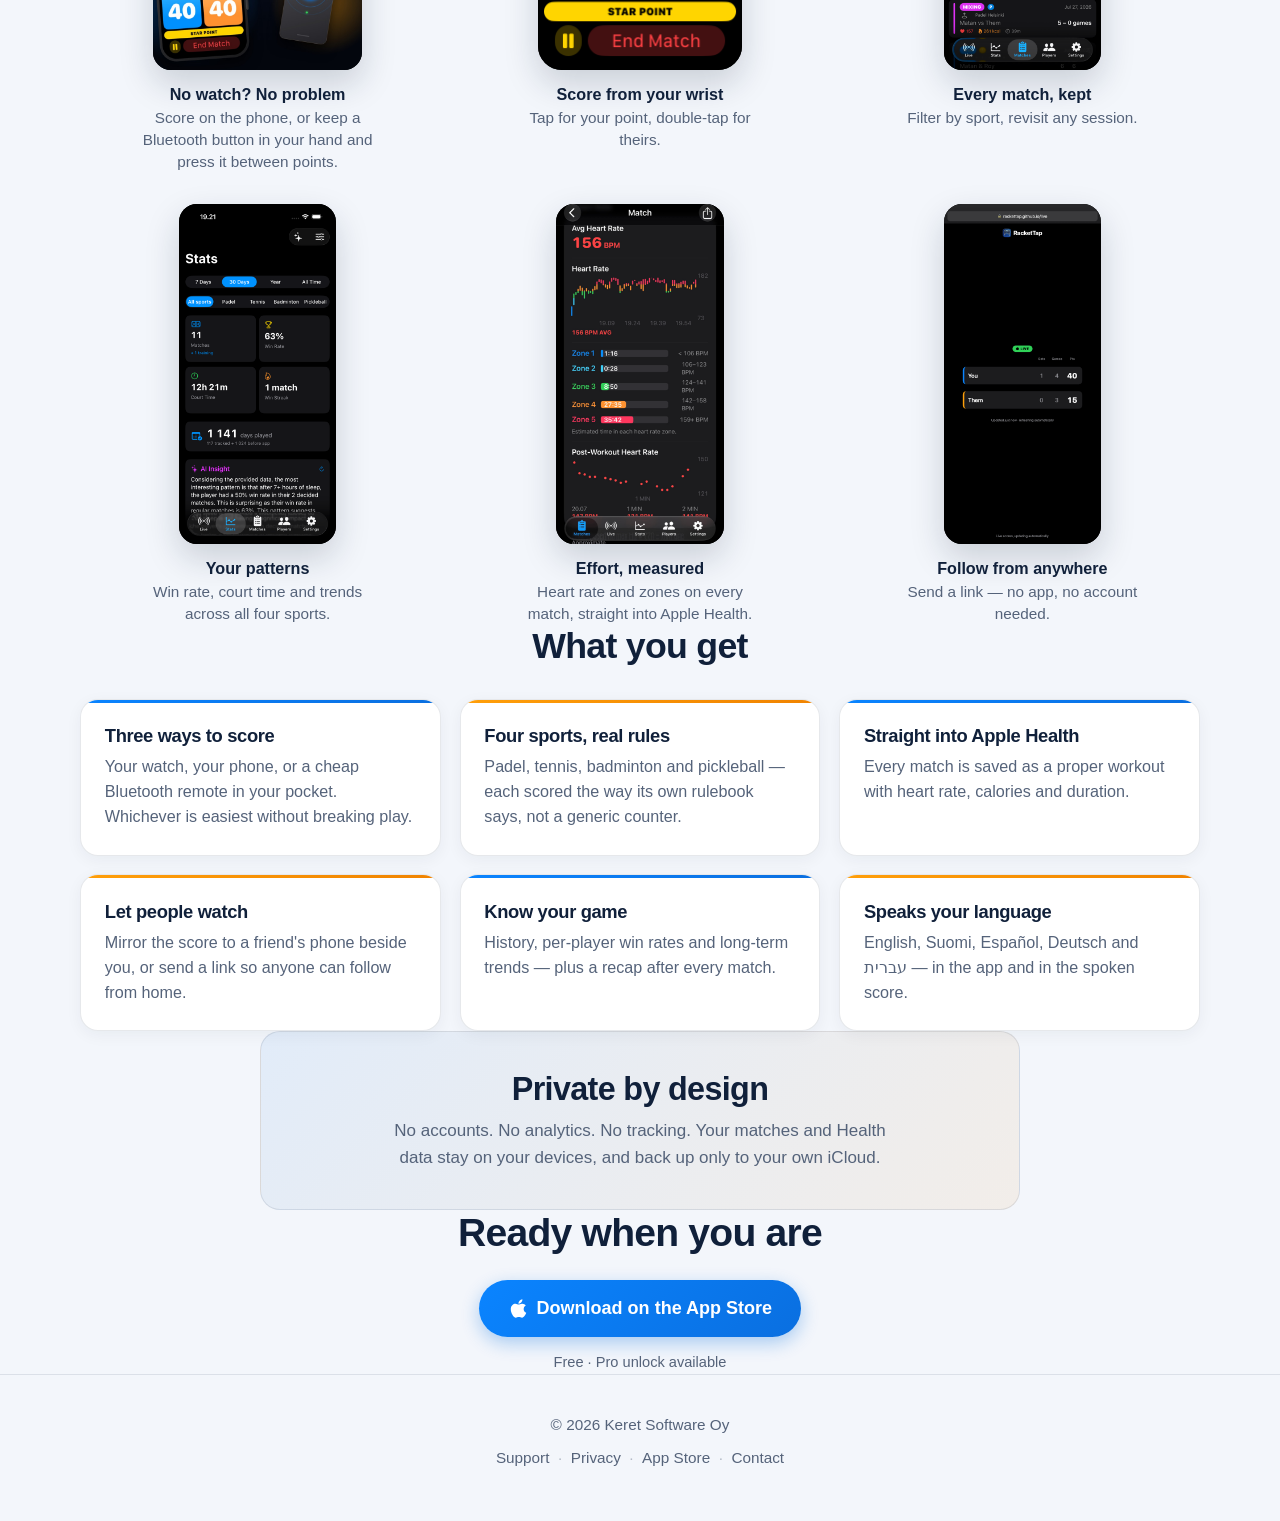
==== commit 419a83cd: "site: say the app works without an Apple Watch, and fold the FAQ Two changes, both about people boun" ====
--- a/index.html
+++ b/index.html
@@ -6,7 +6,7 @@
 <title>RacketTap — racket-sport scorekeeping for Apple Watch</title>
 <meta name="description" content="Keep score of padel, tennis, badminton and pickleball on your Apple Watch, your iPhone, or a Bluetooth remote. Every match lands in Apple Health. Private by design.">
 <meta name="apple-itunes-app" content="app-id=6769837930">
-<link rel="stylesheet" href="style.css?v=4">
+<link rel="stylesheet" href="style.css?v=6">
 <link rel="icon" type="image/png" href="icon.png">
 
 <meta property="og:title" content="RacketTap — racket-sport scorekeeping for Apple Watch">
@@ -49,7 +49,7 @@
     </video>
   </div>
   <h1 class="sr-only">RacketTap</h1>
-  <p class="tagline">Keep score on your wrist. Padel, tennis, badminton, pickleball.</p>
+  <p class="tagline">Score padel, tennis, badminton and pickleball — from your watch, your phone, or a Bluetooth button.</p>
   <div class="hero-cta">
     <a class="btn-store lg" href="https://apps.apple.com/app/id6769837930" target="_blank" rel="noopener">
       <svg viewBox="0 0 384 512" aria-hidden="true"><path d="M318.7 268.7c-.2-36.7 16.4-64.4 50-84.8-18.8-26.9-47.2-41.7-84.7-44.6-35.5-2.8-74.3 20.7-88.5 20.7-15 0-49.4-19.7-76.4-19.7C63.3 141.2 4 184.8 4 273.5q0 39.3 14.4 81.2c12.8 36.7 59 126.7 107.2 125.2 25.2-.6 43-17.9 75.8-17.9 31.8 0 48.3 17.9 76.4 17.9 48.6-.7 90.4-82.5 102.6-119.3-65.2-30.7-61.7-90-61.7-91.9zm-56.6-164.2c27.3-32.4 24.8-61.9 24-72.5-24.1 1.4-52 16.4-67.9 34.9-17.5 19.8-27.8 44.3-25.6 71.9 26.1 2 49.9-11.4 69.5-34.3z"/></svg>
@@ -57,6 +57,37 @@
     </a>
     <p class="hero-note">Free · Pro unlock available</p>
   </div>
+  <!-- The hero used to open with "keep score on your wrist", which reads as
+       watch-only. Most people arriving here do not own an Apple Watch, and
+       the phone and the Bluetooth button are exactly what makes the app
+       usable for them, so the three inputs are named before the fold and the
+       note under the strip says the quiet part out loud. -->
+  <ul class="ways">
+    <li>
+      <svg viewBox="0 0 24 24" fill="none" stroke="#0a6fe0" stroke-width="2"
+           stroke-linecap="round" stroke-linejoin="round" aria-hidden="true">
+        <rect x="6" y="6" width="12" height="12" rx="3.2"/>
+        <path d="M9 6V3.4h6V6M9 18v2.6h6V18"/>
+      </svg>
+      Your watch
+    </li>
+    <li>
+      <svg viewBox="0 0 24 24" fill="none" stroke="#0a6fe0" stroke-width="2"
+           stroke-linecap="round" stroke-linejoin="round" aria-hidden="true">
+        <rect x="6" y="2.5" width="12" height="19" rx="3"/>
+        <path d="M10.5 5.6h3"/>
+      </svg>
+      Your phone
+    </li>
+    <li>
+      <svg viewBox="0 0 24 24" fill="none" stroke="#f08300" stroke-width="2"
+           stroke-linecap="round" stroke-linejoin="round" aria-hidden="true">
+        <path d="M8 7.5l8 9-4 4V3.5l4 4-8 9"/>
+      </svg>
+      Bluetooth button
+    </li>
+  </ul>
+  <p class="ways-note">No Apple&nbsp;Watch needed.</p>
 </header>
 
 <main>
@@ -124,6 +155,11 @@
       <figure class="tile wide">
         <img src="screenshots/hero-live.png" width="1800" height="828" alt="iPhone in landscape showing a large courtside scoreboard during a padel match" loading="lazy">
         <figcaption><strong>Courtside scoreboard</strong>Stand the phone at the side of the court — readable from across the net.</figcaption>
+      </figure>
+
+      <figure class="tile">
+        <img src="screenshots/three-ways.jpg" width="700" height="1140" alt="A phone showing a live score, linked by Bluetooth to an Apple Watch and to a small Bluetooth remote button" loading="lazy">
+        <figcaption><strong>No watch? No problem</strong>Score on the phone, or keep a Bluetooth button in your hand and press it between points.</figcaption>
       </figure>
 
       <figure class="tile watch">
--- a/style.css
+++ b/style.css
@@ -536,3 +536,106 @@
     box-shadow: 0 18px 50px rgba(10, 111, 224, 0.30);
   }
 }
+
+/* iPhone SE-class widths (<=359px). The store button's label is set
+   `white-space: nowrap`, so at .lg sizing it cannot shrink and pushes the
+   page sideways by ~37px. Trim the label and padding rather than let the
+   whole document scroll horizontally. Measured clean at 320/375/390/430. */
+@media (max-width: 359px) {
+  .btn-store.lg { font-size: 0.95rem; padding: 0.8rem 1.05rem; }
+  .btn-store.lg svg { width: 18px; height: 18px; }
+}
+
+/* The privacy page names the iCloud container (`iCloud.com.matankeret.PadelTap`),
+   one unbreakable token wider than a 320px screen. Let it wrap. */
+code { overflow-wrap: anywhere; }
+
+/* ------------------------------------------------- THREE WAYS TO SCORE */
+/* Named inputs under the hero CTA. The watch is listed first because it is
+   the nicest experience, but the strip exists to make the other two
+   impossible to miss — see the comment in index.html. */
+.ways {
+  display: flex;
+  justify-content: center;
+  flex-wrap: wrap;
+  gap: 0.5rem;
+  list-style: none;
+  max-width: 30rem;
+  margin: 1.7rem auto 0;
+  animation: rise 0.8s var(--ease-smooth) 0.4s both;
+}
+.ways li {
+  display: inline-flex;
+  align-items: center;
+  gap: 0.42rem;
+  padding: 0.45rem 0.85rem;
+  background: var(--card);
+  border: 1px solid var(--line);
+  border-radius: 999px;
+  font-size: 0.86rem;
+  font-weight: 700;
+  color: var(--ink);
+  box-shadow: 0 4px 14px rgba(16, 32, 58, 0.05);
+}
+.ways svg { width: 20px; height: 20px; flex: none; }
+.ways-note {
+  margin-top: 0.75rem;
+  font-size: 0.88rem;
+  font-weight: 600;
+  color: var(--text-soft);
+  animation: rise 0.8s var(--ease-smooth) 0.45s both;
+}
+
+/* ------------------------------------------------------------ FAQ FOLD */
+/* The support page carries ~50 questions. As a flat wall of text it was
+   unreadable on a phone, so each one is a native <details>: no JavaScript,
+   keyboard and screen-reader behaviour for free, deep links and in-page
+   search still work in browsers that auto-open a match, and whatever the
+   reader chooses to leave open stays open. */
+.legal .qa { border-bottom: 1px solid var(--line); }
+.legal .qa:first-of-type { border-top: 1px solid var(--line); }
+
+.legal .qa summary {
+  display: flex;
+  align-items: flex-start;
+  gap: 0.7rem;
+  padding: 0.95rem 0.15rem;
+  font-size: 1rem;
+  font-weight: 700;
+  line-height: 1.4;
+  color: var(--ink);
+  cursor: pointer;
+  /* Both are needed: Firefox honours list-style, Safari needs the marker. */
+  list-style: none;
+  transition: color 0.2s var(--ease-smooth);
+}
+.legal .qa summary::-webkit-details-marker { display: none; }
+.legal .qa summary:hover { color: var(--blue); }
+.legal .qa summary:focus-visible {
+  outline: 2px solid var(--blue);
+  outline-offset: 2px;
+  border-radius: 6px;
+}
+
+/* Chevron, drawn from two borders so it needs no asset. */
+.legal .qa summary::after {
+  content: "";
+  flex: none;
+  width: 9px;
+  height: 9px;
+  margin: 0.32rem 0 0 auto;
+  border-right: 2.2px solid var(--blue);
+  border-bottom: 2.2px solid var(--blue);
+  transform: rotate(45deg);
+  transition: transform 0.25s var(--ease-spring);
+}
+.legal .qa[open] summary { color: var(--blue); }
+.legal .qa[open] summary::after { transform: rotate(-135deg); }
+
+.legal .qa-body { padding: 0 0 1.15rem; animation: qa-open 0.28s var(--ease-smooth); }
+.legal .qa-body > :last-child { margin-bottom: 0; }
+
+@keyframes qa-open {
+  from { opacity: 0; transform: translateY(-4px); }
+  to   { opacity: 1; transform: none; }
+}
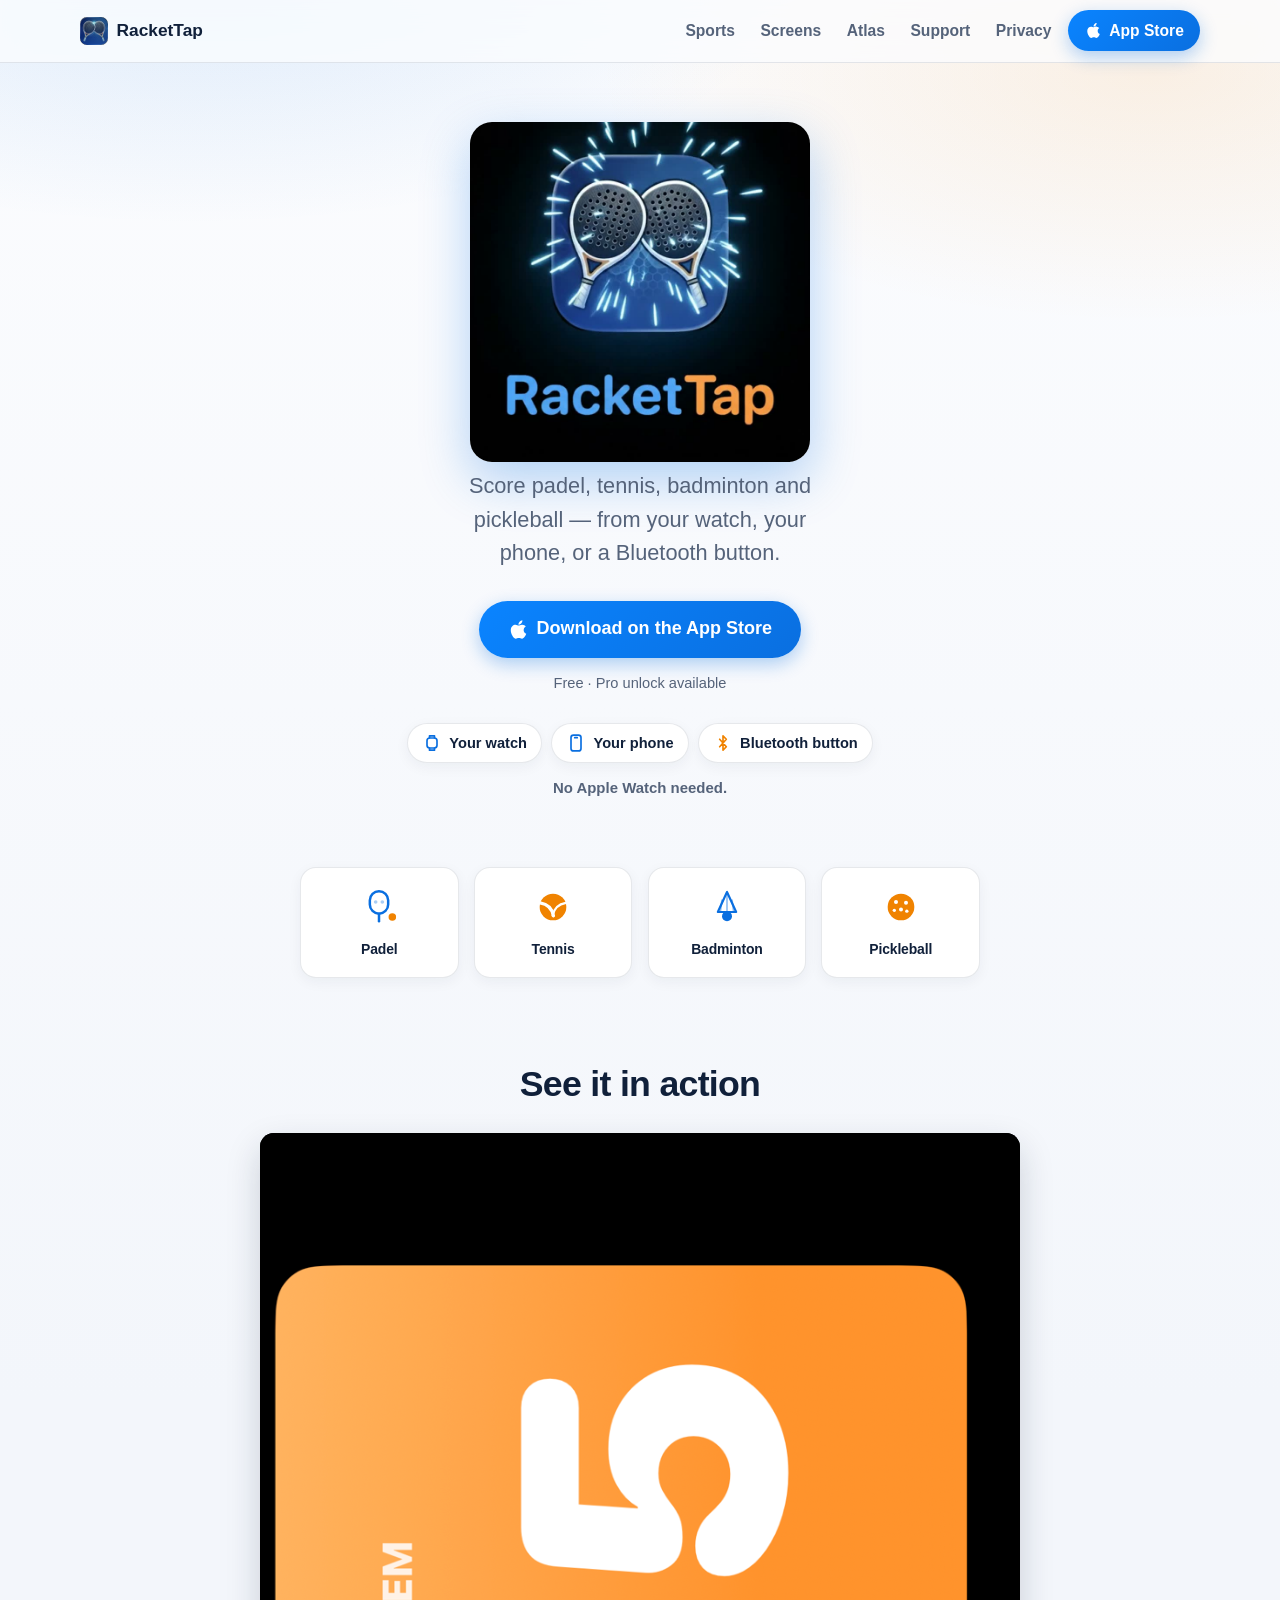
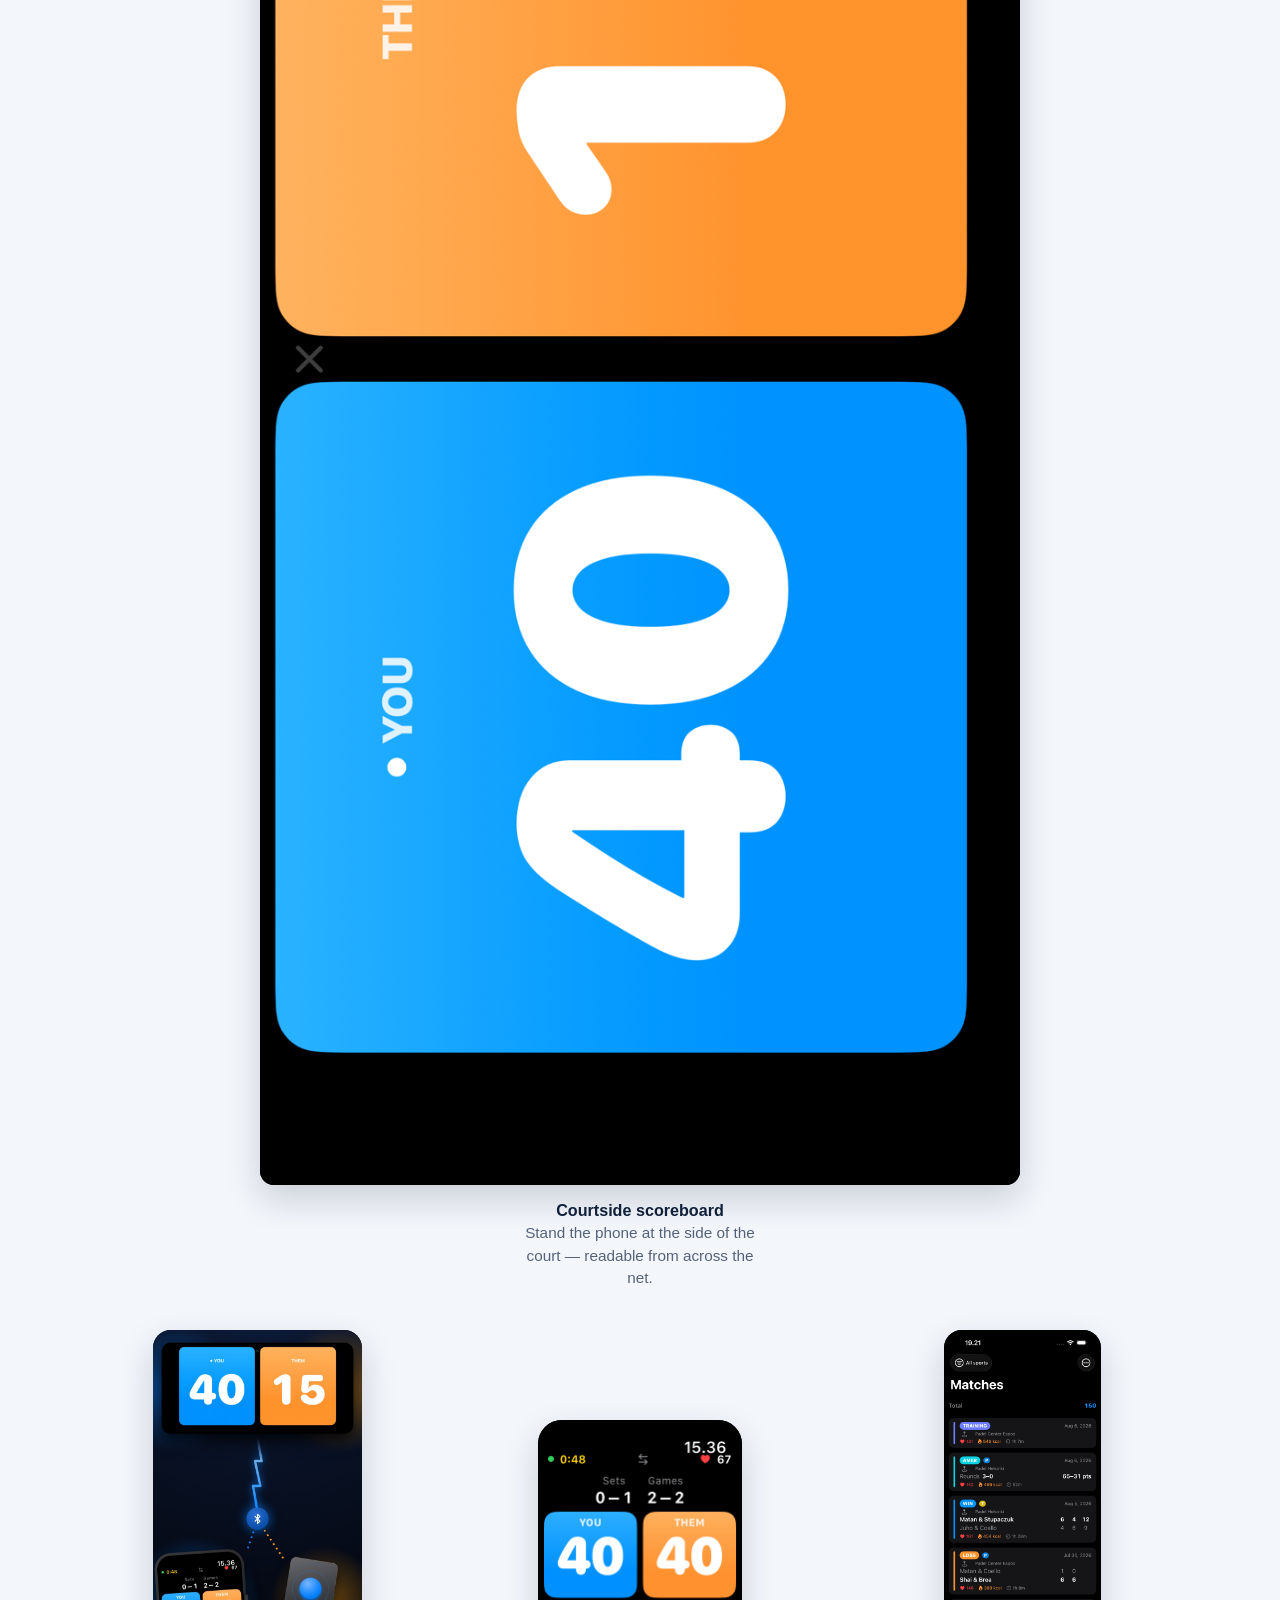
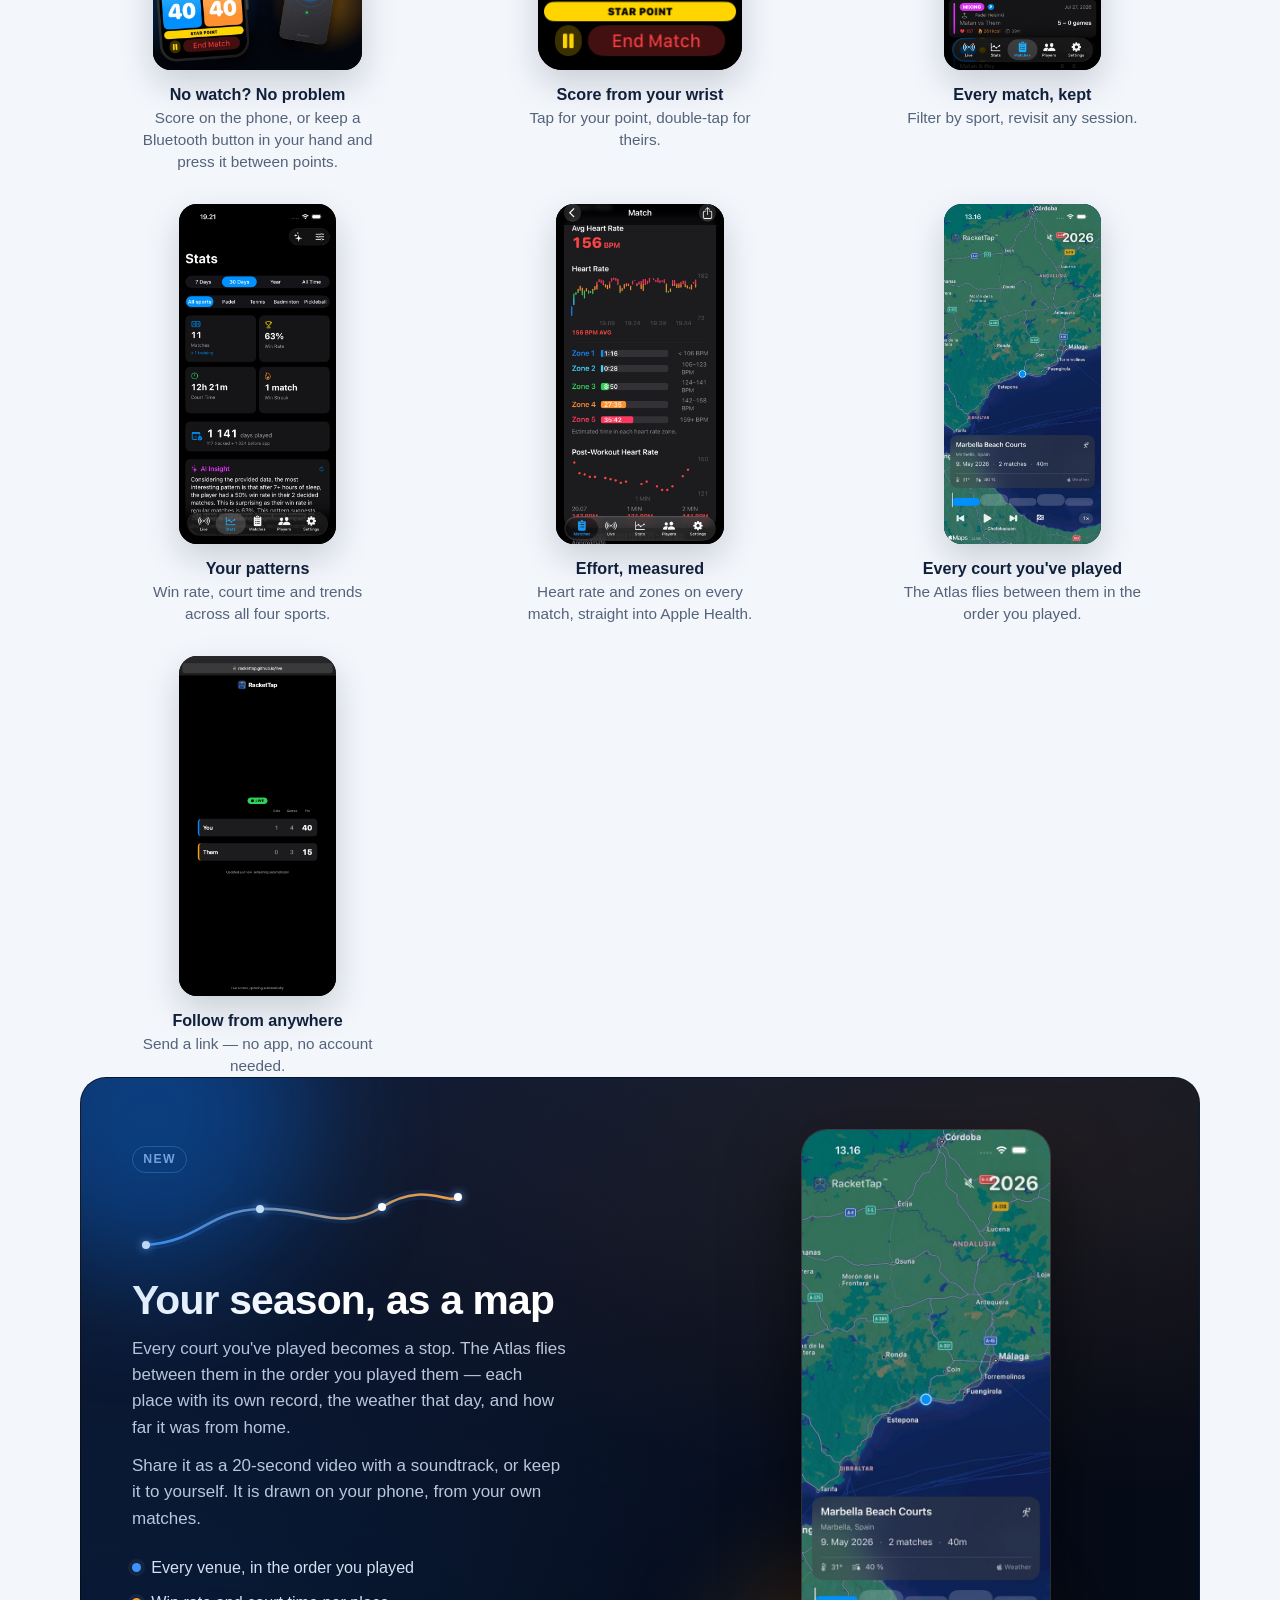
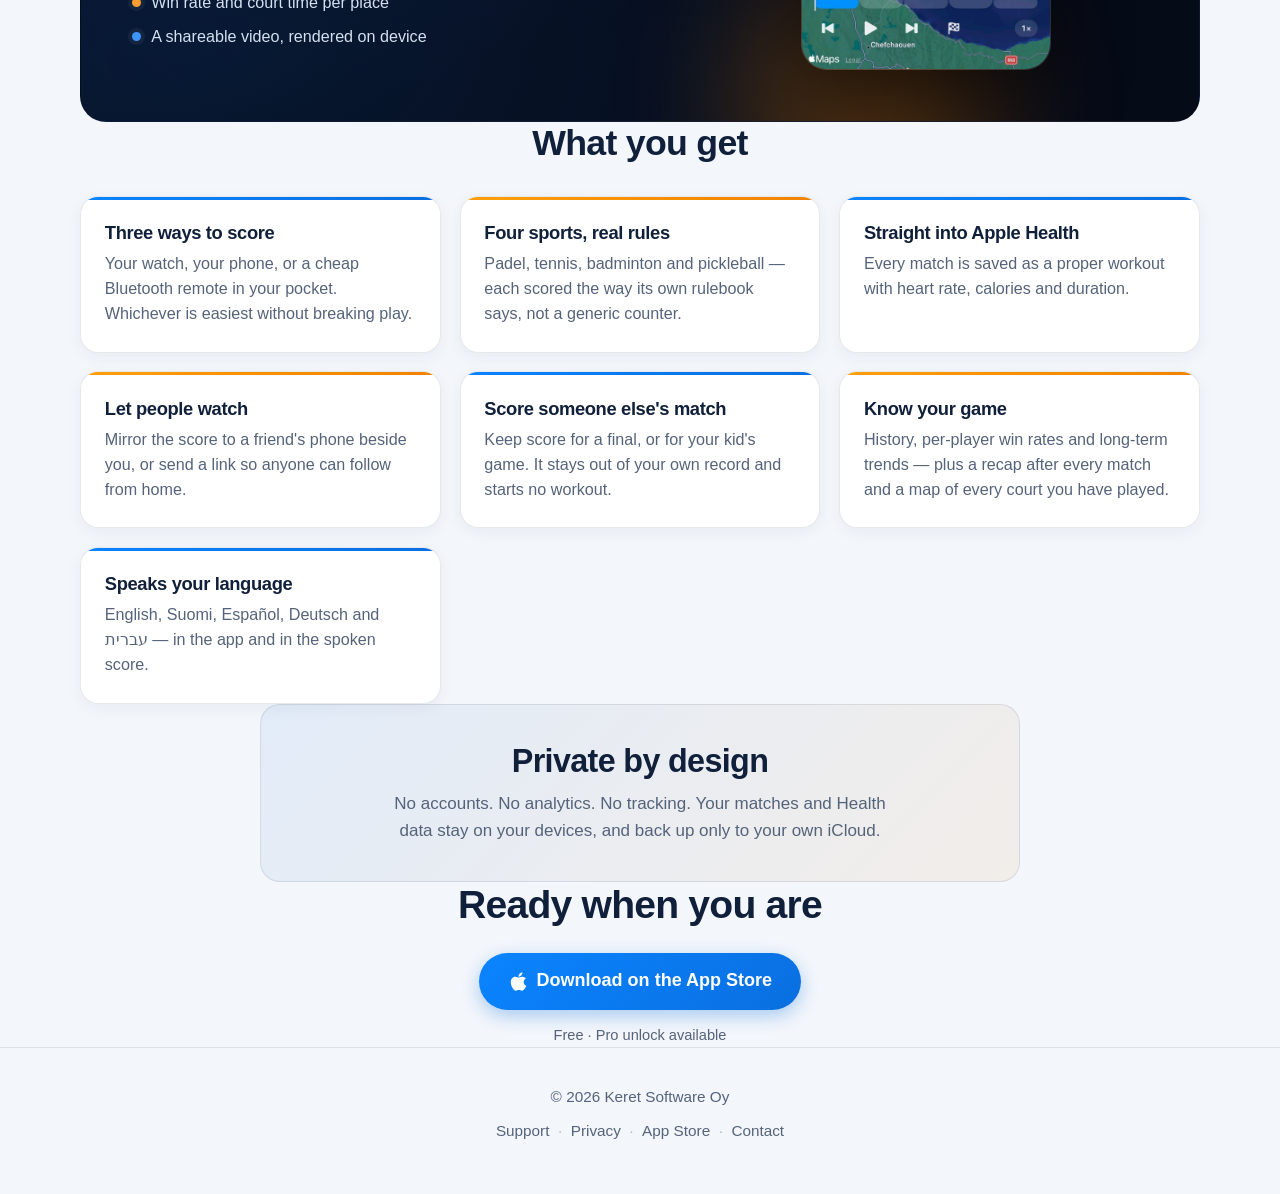
==== commit 347c9fec: "site: the Atlas, Scorekeeper, and a FAQ that can be read The site was six weeks and several shipped " ====
--- a/index.html
+++ b/index.html
@@ -6,7 +6,7 @@
 <title>RacketTap — racket-sport scorekeeping for Apple Watch</title>
 <meta name="description" content="Keep score of padel, tennis, badminton and pickleball on your Apple Watch, your iPhone, or a Bluetooth remote. Every match lands in Apple Health. Private by design.">
 <meta name="apple-itunes-app" content="app-id=6769837930">
-<link rel="stylesheet" href="style.css?v=6">
+<link rel="stylesheet" href="style.css?v=7">
 <link rel="icon" type="image/png" href="icon.png">
 
 <meta property="og:title" content="RacketTap — racket-sport scorekeeping for Apple Watch">
@@ -23,6 +23,7 @@
   </a>
   <a class="nav-link" href="#sports">Sports</a>
   <a class="nav-link" href="#gallery">Screens</a>
+  <a class="nav-link" href="#atlas">Atlas</a>
   <a class="nav-link" href="support/">Support</a>
   <a class="nav-link" href="privacy/">Privacy</a>
   <a class="btn-store" href="https://apps.apple.com/app/id6769837930" target="_blank" rel="noopener">
@@ -111,7 +112,7 @@
         <svg viewBox="0 0 48 48" aria-hidden="true">
           <g class="anim-spin" style="transform-origin:24px 24px">
             <circle cx="24" cy="24" r="16" fill="#f08300"/>
-            <path d="M8.5 19c9 1.5 14.5 7 16 15.5" fill="none" stroke="#fff" stroke-width="2.6" stroke-linecap="round"/>
+            <path d="M8.5 19c9 1.5 14.5 7 16 15.5" fill="none" stroke="#fff" stroke-width="4" stroke-linecap="round"/>
             <path d="M39.5 19c-9 1.5-14.5 7-16 15.5" fill="none" stroke="#fff" stroke-width="2.6" stroke-linecap="round"/>
           </g>
         </svg>
@@ -183,9 +184,63 @@
       </figure>
 
       <figure class="tile">
+        <img src="screenshots/atlas.jpg" width="552" height="1200" alt="A map of southern Spain with a court marked on the coast, showing the venue name, the date, two matches and the weather that day" loading="lazy">
+        <figcaption><strong>Every court you've played</strong>The Atlas flies between them in the order you played.</figcaption>
+      </figure>
+
+      <figure class="tile">
         <img src="screenshots/web-live.png" width="552" height="1200" alt="A live match score being followed in a web browser" loading="lazy">
         <figcaption><strong>Follow from anywhere</strong>Send a link — no app, no account needed.</figcaption>
       </figure>
+    </div>
+  </section>
+
+
+  <!-- The Atlas is the app's most striking screen and had no presence here at
+       all. A band rather than a card: the flight path is the point, so the
+       route draws itself as you arrive, and the phone tilts up beside it. -->
+  <section id="atlas" class="wrap-wide scroll-in">
+    <div class="atlas-band">
+      <span class="atlas-orb o1" aria-hidden="true"></span>
+      <span class="atlas-orb o2" aria-hidden="true"></span>
+
+      <div class="atlas-copy">
+        <p class="eyebrow">New</p>
+        <!-- The route draws itself once the band scrolls into view. Sized in
+             its own box rather than stretched across the card: a sliced
+             backdrop zoomed unpredictably with the band's aspect ratio and
+             left one stray arc floating beside the phone. -->
+        <svg class="atlas-route" viewBox="0 0 340 74" fill="none" aria-hidden="true">
+          <defs>
+            <linearGradient id="routeGrad" x1="0" y1="74" x2="340" y2="0" gradientUnits="userSpaceOnUse">
+              <stop offset="0" stop-color="#3d94ff"/>
+              <stop offset="1" stop-color="#ff9d2e"/>
+            </linearGradient>
+          </defs>
+          <path d="M14 60 C 70 56, 74 26, 128 24 S 208 48, 250 22 S 316 20, 326 12"
+                stroke="#3d94ff" stroke-width="10" stroke-linecap="round" opacity="0.10"/>
+          <path class="route-line"
+                d="M14 60 C 70 56, 74 26, 128 24 S 208 48, 250 22 S 316 20, 326 12"
+                stroke="url(#routeGrad)" stroke-width="2.6" stroke-linecap="round"
+                stroke-dasharray="400" stroke-dashoffset="400"/>
+          <circle class="stop s1" cx="14"  cy="60" r="4"/>
+          <circle class="stop s2" cx="128" cy="24" r="4"/>
+          <circle class="stop s3" cx="250" cy="22" r="4"/>
+          <circle class="stop s4" cx="326" cy="12" r="4"/>
+        </svg>
+        <h2>Your season, as a map</h2>
+        <p>Every court you've played becomes a stop. The Atlas flies between them in the order you played them — each place with its own record, the weather that day, and how far it was from home.</p>
+        <p>Share it as a 20-second video with a soundtrack, or keep it to yourself. It is drawn on your phone, from your own matches.</p>
+        <ul class="atlas-points">
+          <li><span class="dot b"></span>Every venue, in the order you played</li>
+          <li><span class="dot o"></span>Win rate and court time per place</li>
+          <li><span class="dot b"></span>A shareable video, rendered on device</li>
+        </ul>
+      </div>
+      <div class="atlas-visual" aria-hidden="true">
+        <img src="screenshots/atlas.jpg" width="552" height="1200"
+             alt="" loading="lazy" class="atlas-shot">
+      </div>
     </div>
   </section>
 
@@ -211,8 +266,12 @@
         <p>Mirror the score to a friend's phone beside you, or send a link so anyone can follow from home.</p>
       </div>
       <div class="card">
+        <h3>Score someone else's match</h3>
+        <p>Keep score for a final, or for your kid's game. It stays out of your own record and starts no workout.</p>
+      </div>
+      <div class="card">
         <h3>Know your game</h3>
-        <p>History, per-player win rates and long-term trends — plus a recap after every match.</p>
+        <p>History, per-player win rates and long-term trends — plus a recap after every match and a map of every court you have played.</p>
       </div>
       <div class="card">
         <h3>Speaks your language</h3>
--- a/style.css
+++ b/style.css
@@ -639,3 +639,181 @@
   from { opacity: 0; transform: translateY(-4px); }
   to   { opacity: 1; transform: none; }
 }
+
+/* --------------------------------------------------------------- ATLAS */
+/* The band the Atlas lives in. The route draws itself and the stops land
+   one after another once the section scrolls into view — `.scroll-in`
+   already adds `.visible`, so the animations key off that rather than
+   running on load where nobody would see them. */
+
+.atlas-band {
+  display: grid;
+  grid-template-columns: 1fr 0.85fr;
+  gap: clamp(1.5rem, 4vw, 3.4rem);
+  align-items: center;
+  padding: clamp(1.8rem, 4vw, 3rem);
+  border-radius: 26px;
+  border: 1px solid var(--line);
+  background:
+    radial-gradient(120% 90% at 85% 10%, rgba(240, 131, 0, 0.10), transparent 60%),
+    radial-gradient(110% 100% at 10% 90%, rgba(10, 111, 224, 0.12), transparent 62%),
+    linear-gradient(160deg, #0e1c3a, #060b18 70%);
+  color: #eef3fb;
+  overflow: hidden;
+  position: relative;
+}
+.atlas-copy h2 {
+  font-size: clamp(1.7rem, 4.6vw, 2.4rem);
+  color: #fff;
+  margin-bottom: 0.7rem;
+  line-height: 1.12;
+}
+.atlas-copy p { color: #b9c6db; margin-bottom: 0.7rem; max-width: 46ch; }
+.eyebrow {
+  display: inline-block;
+  font-size: 0.72rem;
+  font-weight: 700;
+  letter-spacing: 0.12em;
+  text-transform: uppercase;
+  color: #6fb4ff;
+  border: 1px solid rgba(111, 180, 255, 0.35);
+  border-radius: 999px;
+  padding: 0.2rem 0.6rem;
+  margin-bottom: 0.9rem;
+}
+.atlas-points { list-style: none; margin-top: 1.1rem; padding: 0; }
+.atlas-points li {
+  display: flex;
+  align-items: center;
+  gap: 0.6rem;
+  color: #d5e0f0;
+  font-size: 0.95rem;
+  padding: 0.28rem 0;
+}
+.atlas-points .dot {
+  width: 9px; height: 9px; border-radius: 50%; flex: none;
+  box-shadow: 0 0 0 4px rgba(255, 255, 255, 0.05);
+}
+.atlas-points .dot.b { background: #3d94ff; }
+.atlas-points .dot.o { background: #ff9d2e; }
+
+.atlas-visual { position: relative; display: flex; justify-content: center; }
+.atlas-shot {
+  width: min(100%, 250px);
+  height: auto;
+  border-radius: 26px;
+  border: 1px solid rgba(255, 255, 255, 0.14);
+  box-shadow: 0 30px 70px rgba(0, 0, 0, 0.55);
+  /* Not `transform` — see the note by .scroll-in; this file uses the
+     standalone properties so the two never clobber each other. */
+  rotate: -3deg;
+  translate: 0 14px;
+  transition: rotate 0.9s var(--ease-smooth), translate 0.9s var(--ease-smooth);
+}
+.scroll-in.visible .atlas-shot { rotate: 0deg; translate: 0 0; }
+
+.atlas-route {
+  display: block;
+  width: min(100%, 340px);
+  height: auto;
+  margin: 0 0 1.1rem;
+}
+.atlas-route .stop {
+  fill: #fff;
+  opacity: 0;
+  filter: drop-shadow(0 0 5px rgba(120, 180, 255, 0.9));
+}
+.scroll-in.visible .atlas-route .route-line {
+  animation: draw-route 1.9s var(--ease-smooth) 0.2s forwards;
+}
+.scroll-in.visible .atlas-route .stop {
+  animation: pop-stop 0.45s var(--ease-smooth) forwards;
+}
+.scroll-in.visible .atlas-route .s1 { animation-delay: 0.3s; }
+.scroll-in.visible .atlas-route .s2 { animation-delay: 0.85s; }
+.scroll-in.visible .atlas-route .s3 { animation-delay: 1.35s; }
+.scroll-in.visible .atlas-route .s4 { animation-delay: 1.85s; }
+
+/* Two soft washes give the card depth without another asset — the same
+   device as the hero orbs, tuned darker for the navy band. */
+.atlas-orb {
+  position: absolute;
+  border-radius: 50%;
+  filter: blur(60px);
+  pointer-events: none;
+  z-index: 0;
+}
+.atlas-orb.o1 {
+  width: 320px; height: 320px;
+  background: rgba(10, 111, 224, 0.42);
+  top: -120px; left: -90px;
+}
+.atlas-orb.o2 {
+  width: 260px; height: 260px;
+  background: rgba(240, 131, 0, 0.30);
+  bottom: -110px; right: 18%;
+}
+
+@keyframes draw-route { to { stroke-dashoffset: 0; } }
+@keyframes pop-stop {
+  from { opacity: 0; }
+  to   { opacity: 1; }
+}
+
+/* ----------------------------------------------------------- FAQ GROUPS */
+/* Forty-nine questions in one run could not be scanned. The jump row is
+   the table of contents; each section carries a heading and one line of
+   context so a reader can tell in a glance whether their answer is in it. */
+
+.faq-jump {
+  display: flex;
+  flex-wrap: wrap;
+  gap: 0.45rem;
+  margin: 1rem 0 2.2rem;
+}
+.faq-jump a {
+  font-size: 0.86rem;
+  font-weight: 600;
+  color: var(--blue);
+  text-decoration: none;
+  border: 1px solid rgba(10, 111, 224, 0.28);
+  background: rgba(10, 111, 224, 0.05);
+  border-radius: 999px;
+  padding: 0.34rem 0.8rem;
+  transition: background 0.2s ease, color 0.2s ease, translate 0.2s ease;
+}
+.faq-jump a:hover {
+  background: var(--blue);
+  color: #fff;
+  translate: 0 -2px;
+}
+.faq-section {
+  margin: 2.4rem 0;
+  /* So a jump link does not tuck the heading under the sticky nav. */
+  scroll-margin-top: 84px;
+}
+.faq-heading {
+  font-size: 1.22rem;
+  margin: 0 0 0.9rem;
+  padding-bottom: 0.55rem;
+  border-bottom: 1px solid var(--line);
+}
+.faq-heading span {
+  display: block;
+  font-size: 0.88rem;
+  font-weight: 400;
+  color: var(--text-soft);
+  margin-top: 0.22rem;
+}
+
+@media (max-width: 720px) {
+  .atlas-band { grid-template-columns: 1fr; text-align: left; }
+  .atlas-visual { order: -1; }
+  .atlas-shot { width: min(72%, 220px); }
+}
+
+@media (prefers-reduced-motion: reduce) {
+  .atlas-shot { rotate: 0deg; translate: 0 0; transition: none; }
+  .atlas-route .route-line { stroke-dashoffset: 0; animation: none; }
+  .atlas-route .stop { opacity: 1; animation: none; }
+}
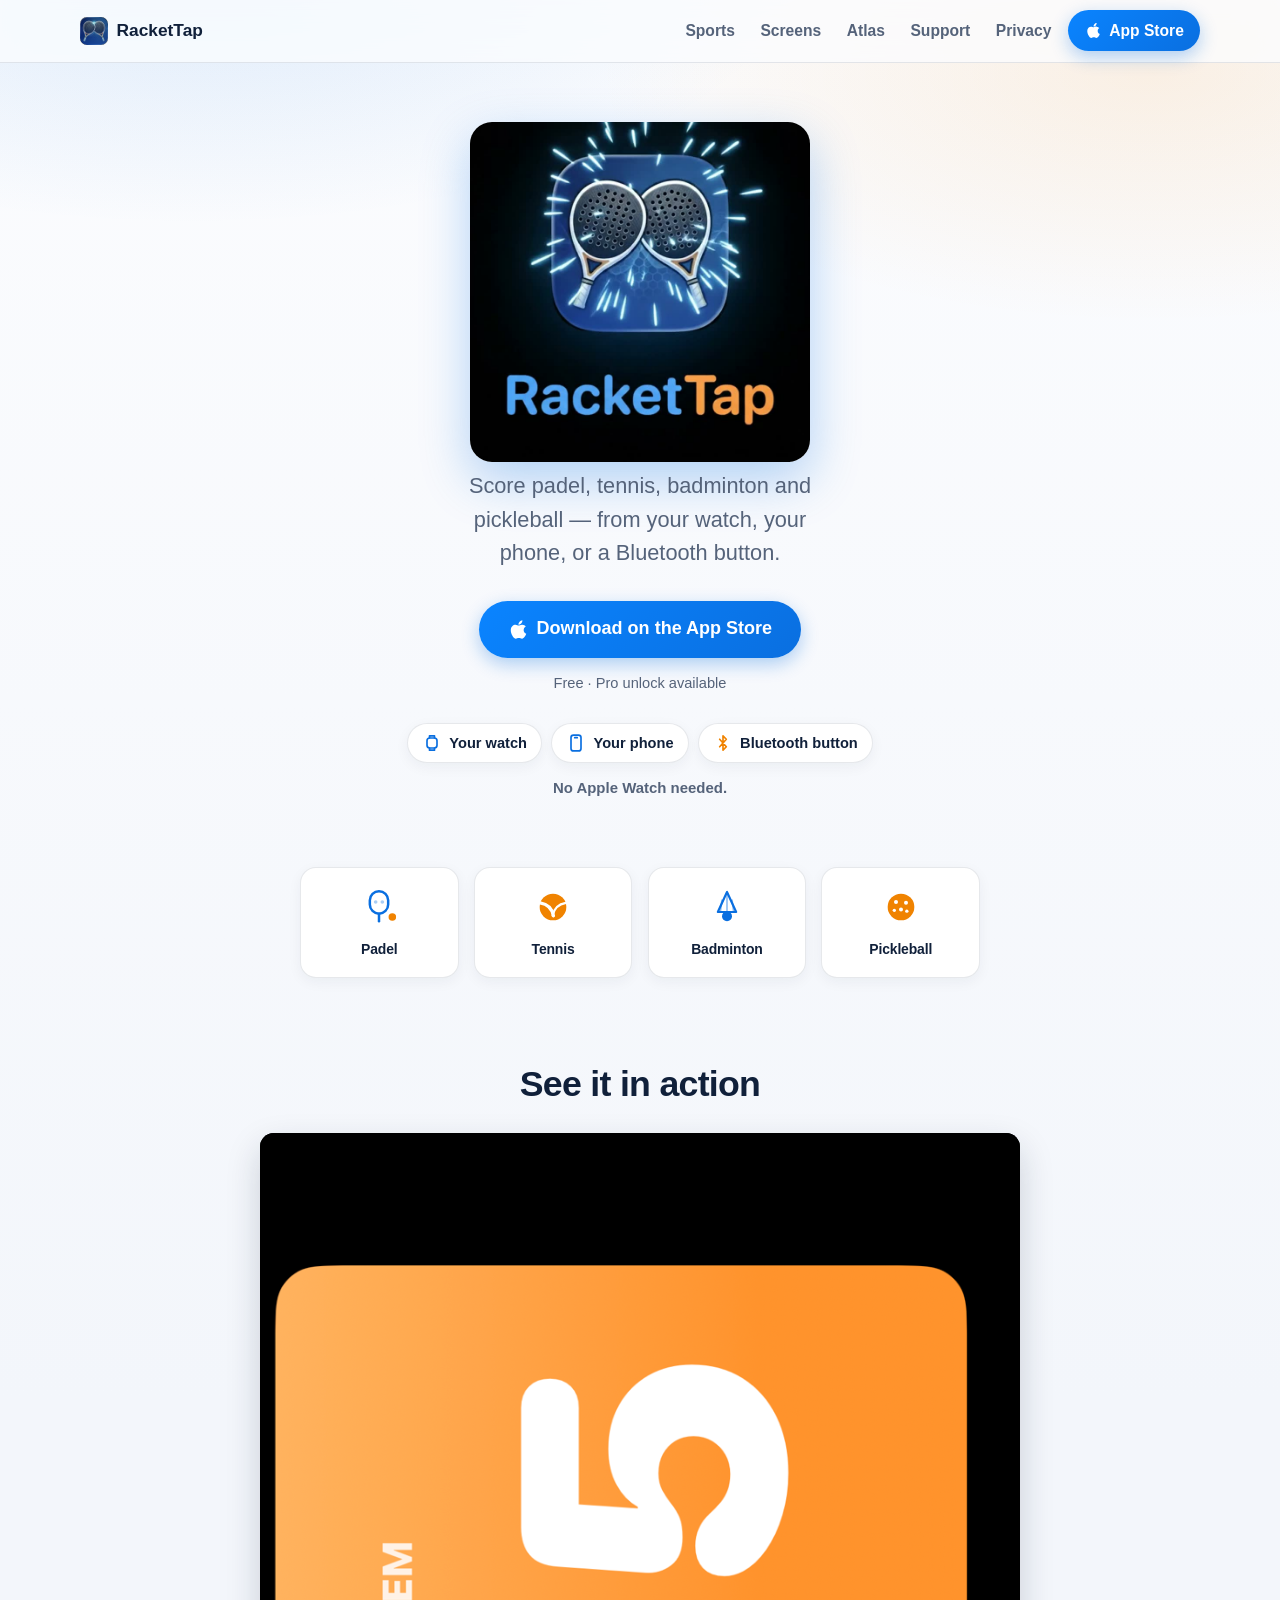
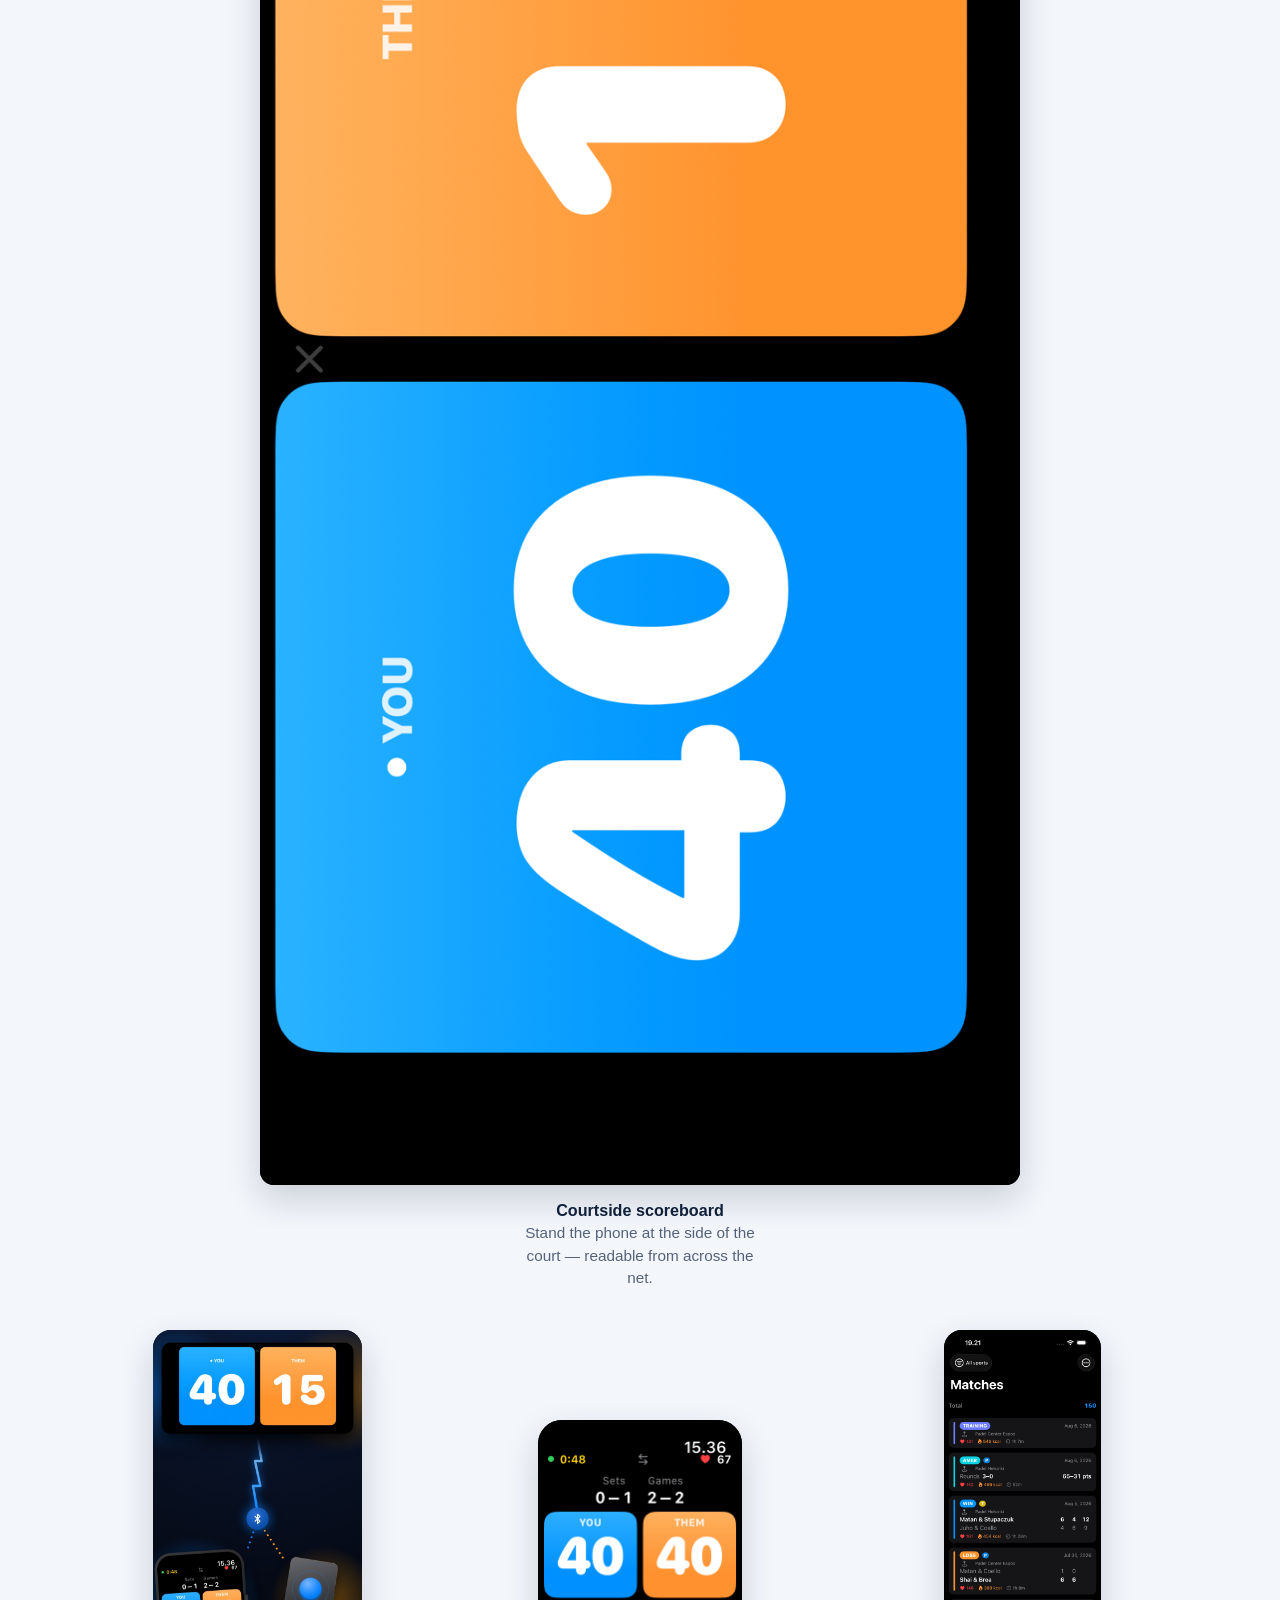
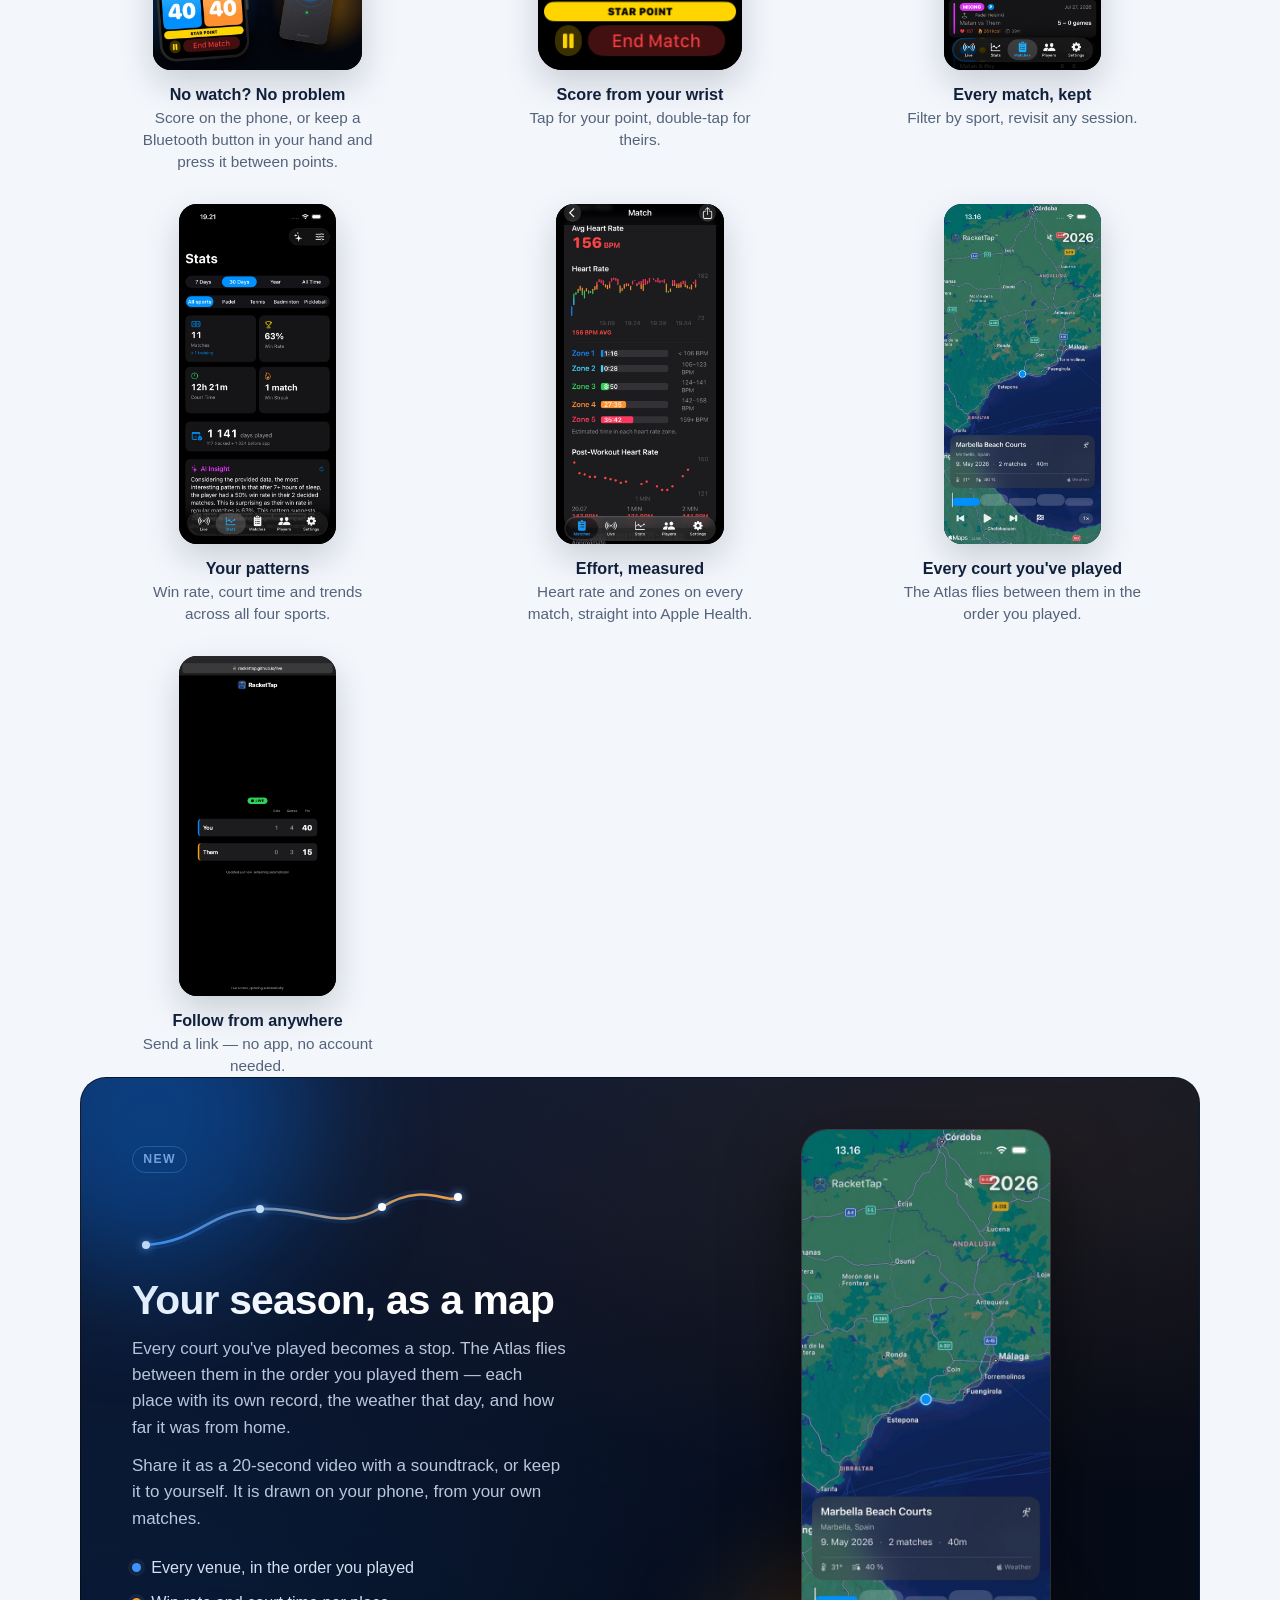
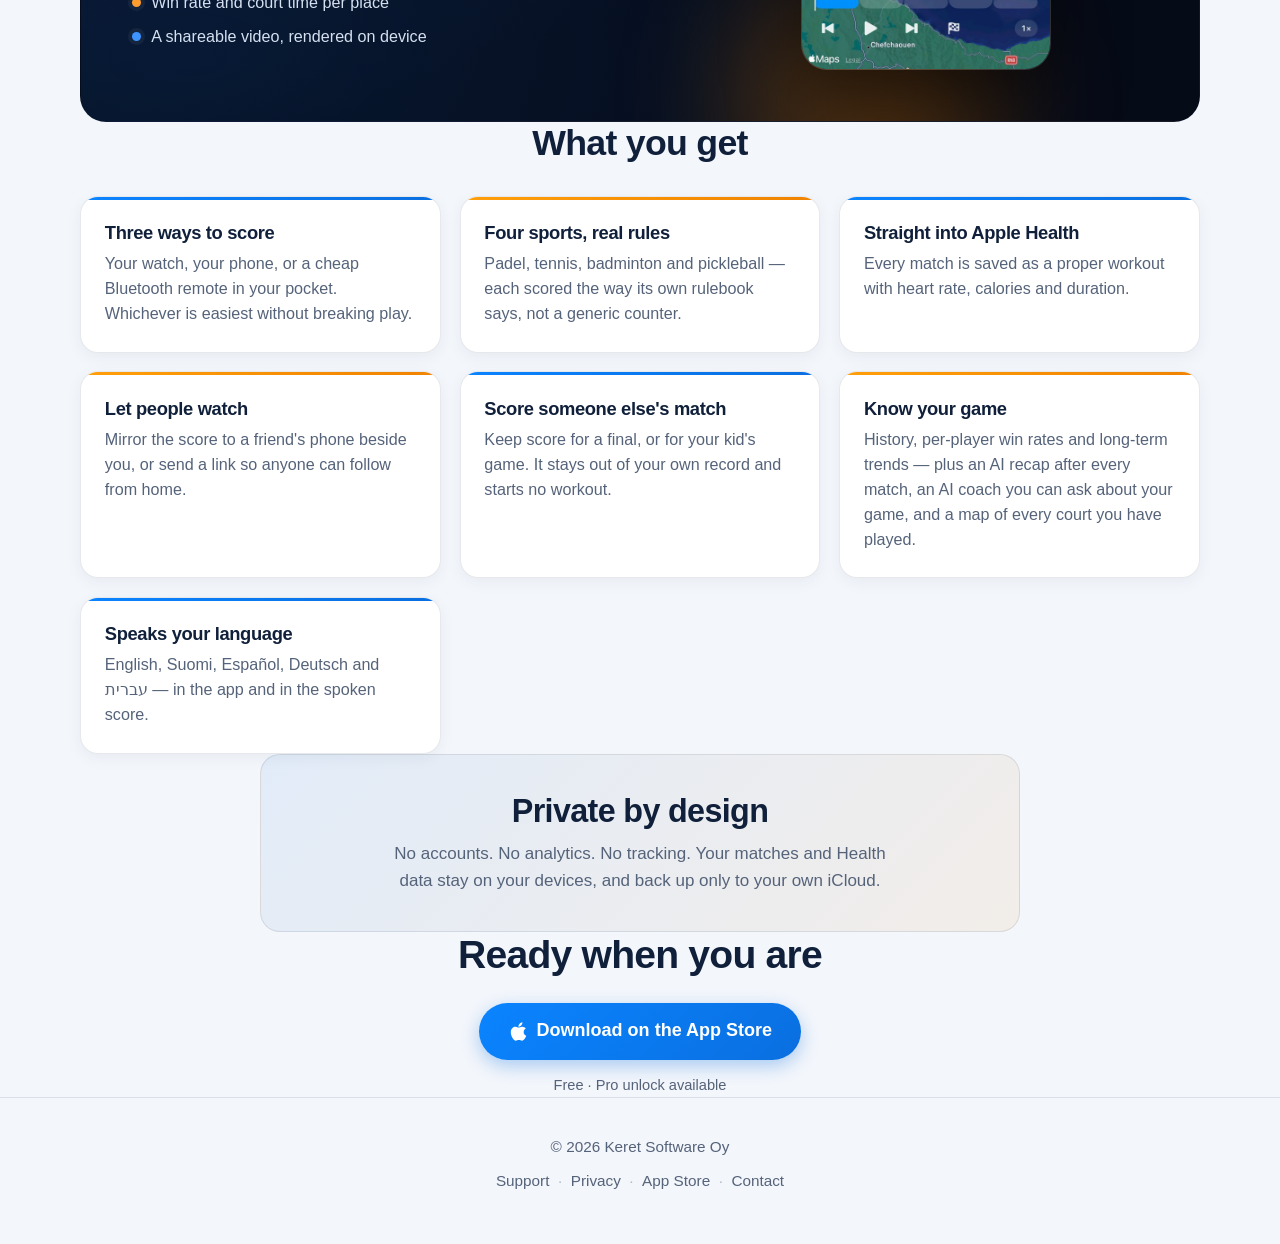
==== commit 2b297749: "Landing: name the AI recap and the AI coach Co-Authored-By: Claude Opus 5.5 <noreply@anthropic.com> " ====
--- a/index.html
+++ b/index.html
@@ -6,7 +6,7 @@
 <title>RacketTap — racket-sport scorekeeping for Apple Watch</title>
 <meta name="description" content="Keep score of padel, tennis, badminton and pickleball on your Apple Watch, your iPhone, or a Bluetooth remote. Every match lands in Apple Health. Private by design.">
 <meta name="apple-itunes-app" content="app-id=6769837930">
-<link rel="stylesheet" href="style.css?v=7">
+<link rel="stylesheet" href="style.css?v=8">
 <link rel="icon" type="image/png" href="icon.png">
 
 <meta property="og:title" content="RacketTap — racket-sport scorekeeping for Apple Watch">
@@ -271,7 +271,7 @@
       </div>
       <div class="card">
         <h3>Know your game</h3>
-        <p>History, per-player win rates and long-term trends — plus a recap after every match and a map of every court you have played.</p>
+        <p>History, per-player win rates and long-term trends — plus an AI recap after every match, an AI coach you can ask about your game, and a map of every court you have played.</p>
       </div>
       <div class="card">
         <h3>Speaks your language</h3>
--- a/style.css
+++ b/style.css
@@ -817,3 +817,18 @@
   .atlas-route .route-line { stroke-dashoffset: 0; animation: none; }
   .atlas-route .stop { opacity: 1; animation: none; }
 }
+
+/* Names the three screens that all answer to "Settings", so a reader who
+   opens the wrong one is not left thinking the feature is missing. */
+.settings-key {
+  border: 1px solid var(--line);
+  border-left: 3px solid var(--blue);
+  border-radius: 12px;
+  background: rgba(10, 111, 224, 0.04);
+  padding: 0.95rem 1.1rem 0.7rem;
+  margin: 1.2rem 0 0.4rem;
+}
+.settings-key p { margin-bottom: 0.45rem; font-size: 0.95rem; }
+.settings-key ul { padding-left: 1.15rem; margin: 0; }
+.settings-key li { font-size: 0.92rem; color: var(--text-soft); margin-bottom: 0.3rem; }
+.settings-key li strong { color: var(--ink); }
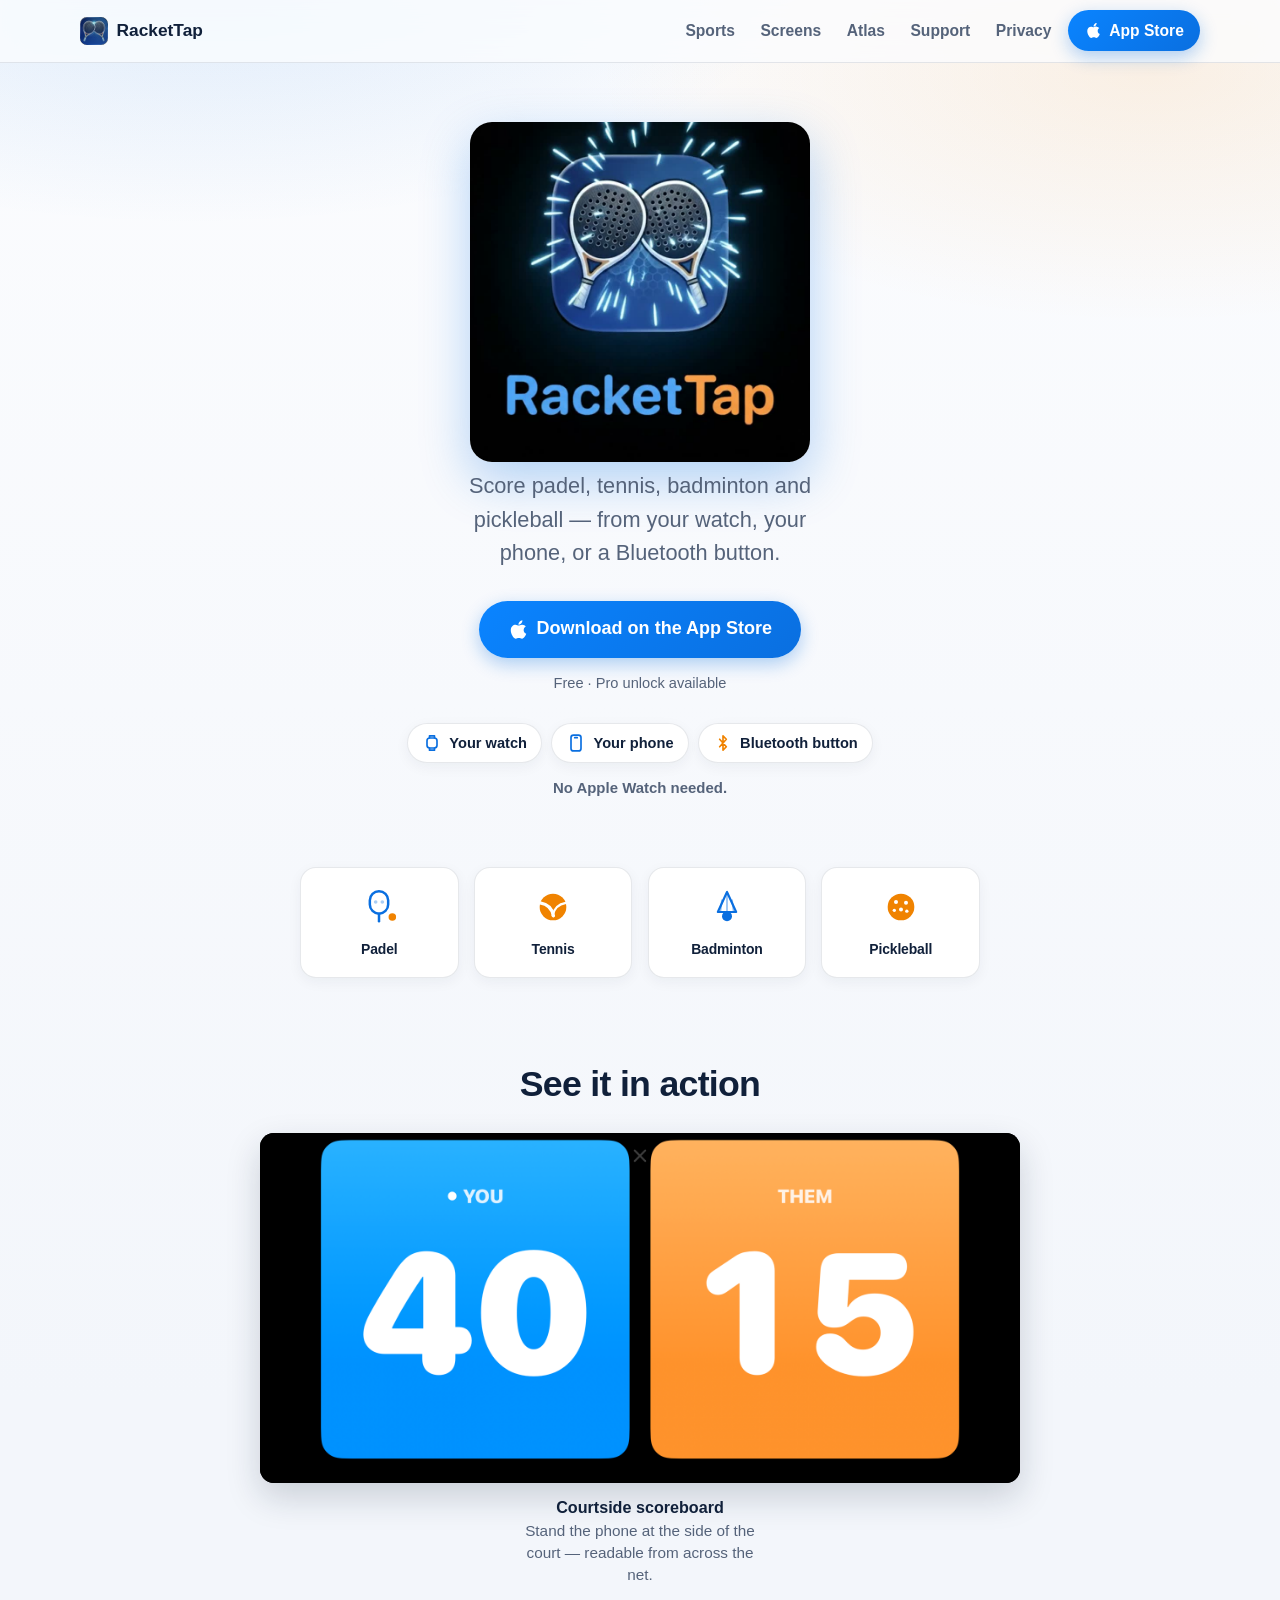
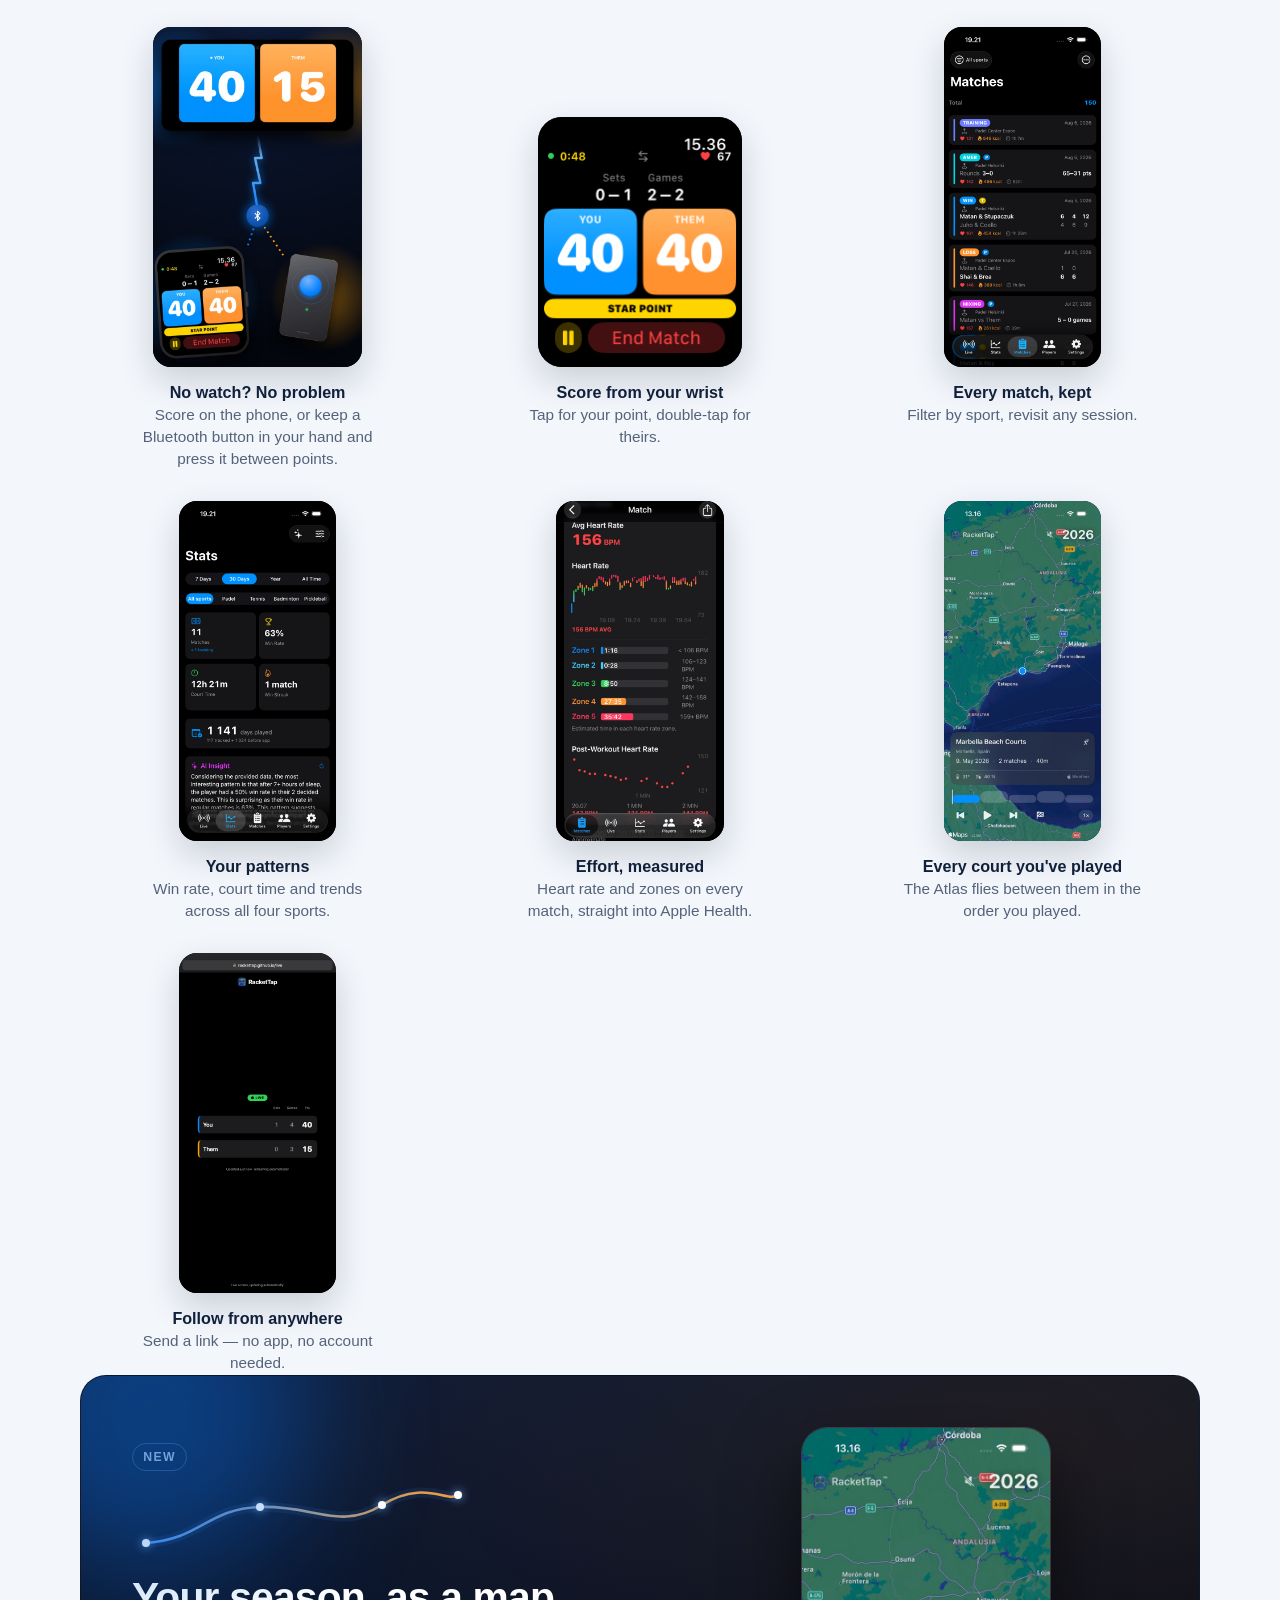
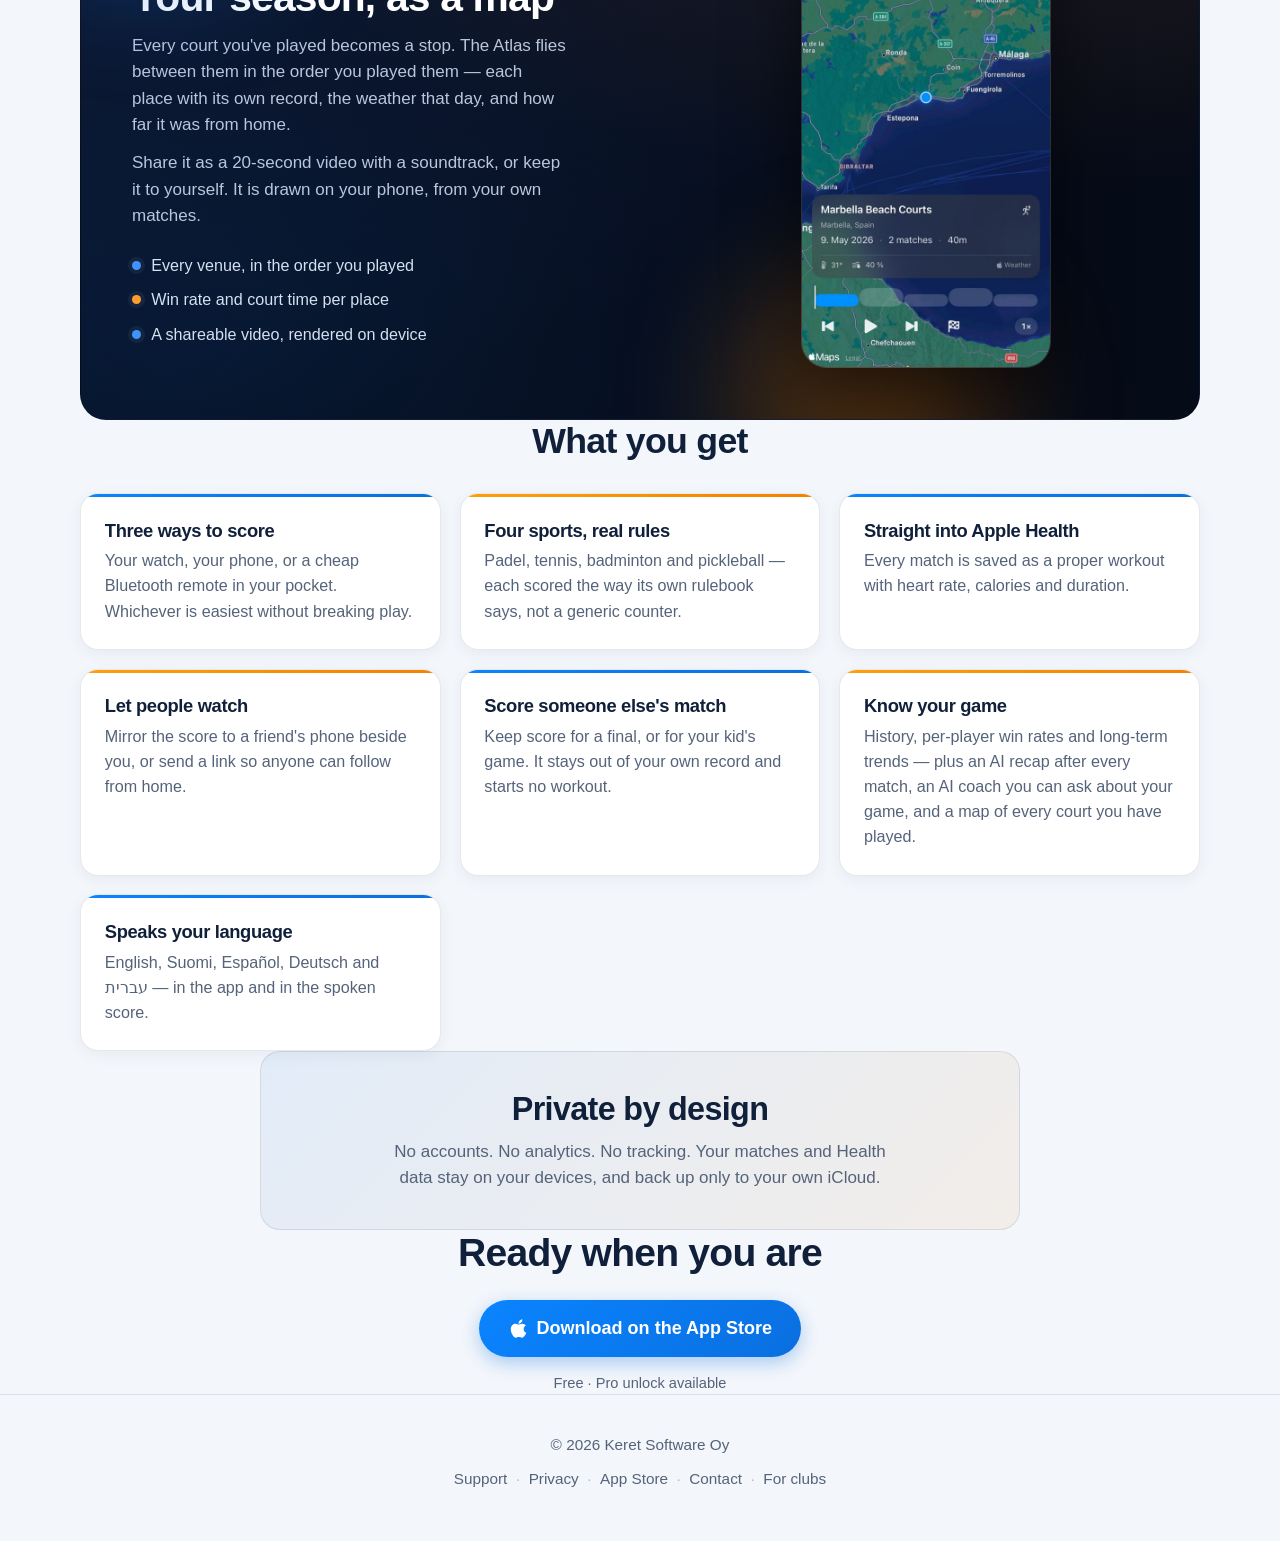
==== commit 0b12cc2e: "club: RacketTap Club pages (about, setup, FAQ, privacy) EN+FI Co-Authored-By: Claude Opus 5.5 <norep" ====
--- a/index.html
+++ b/index.html
@@ -308,6 +308,8 @@
     <a href="https://apps.apple.com/app/id6769837930" target="_blank" rel="noopener">App Store</a>
     <span class="sep">·</span>
     <a href="mailto:matan504@gmail.com">Contact</a>
+    <span class="sep">·</span>
+    <a href="club/">For clubs</a>
   </nav>
 </footer>
 
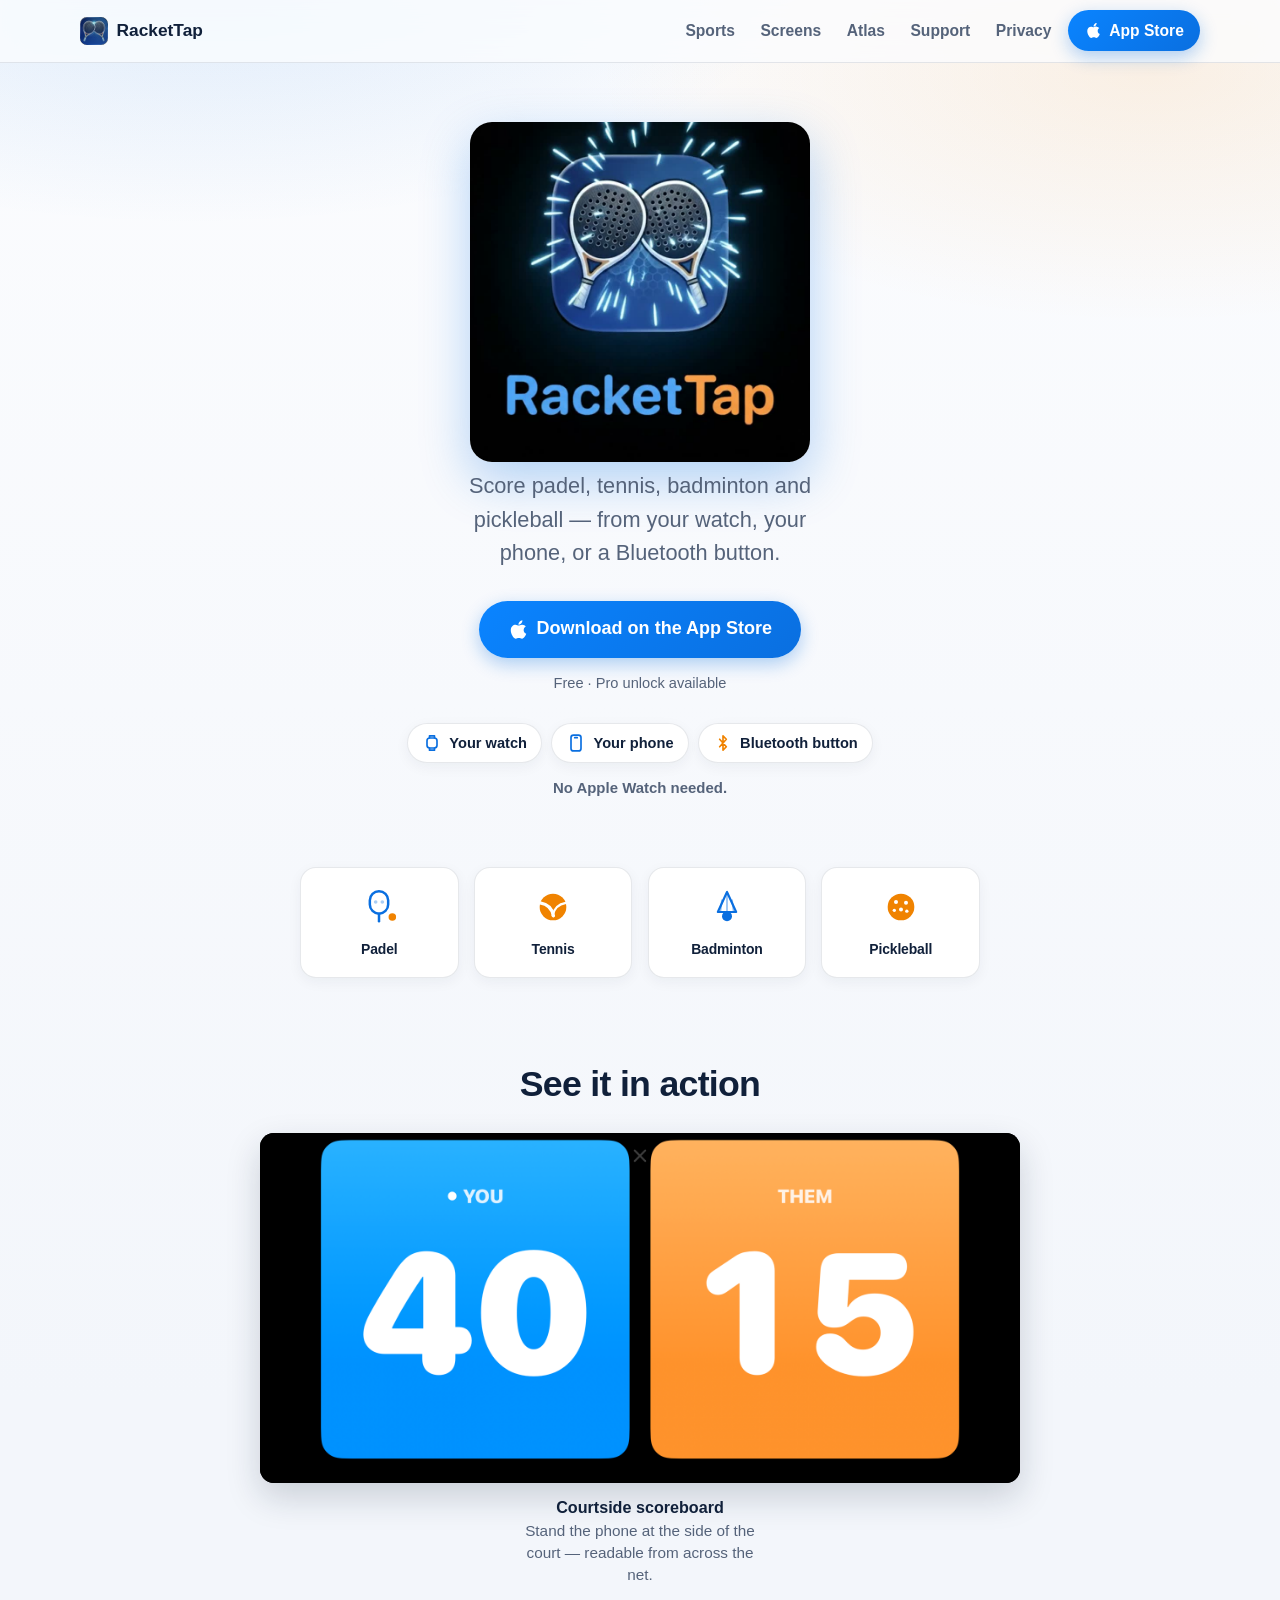
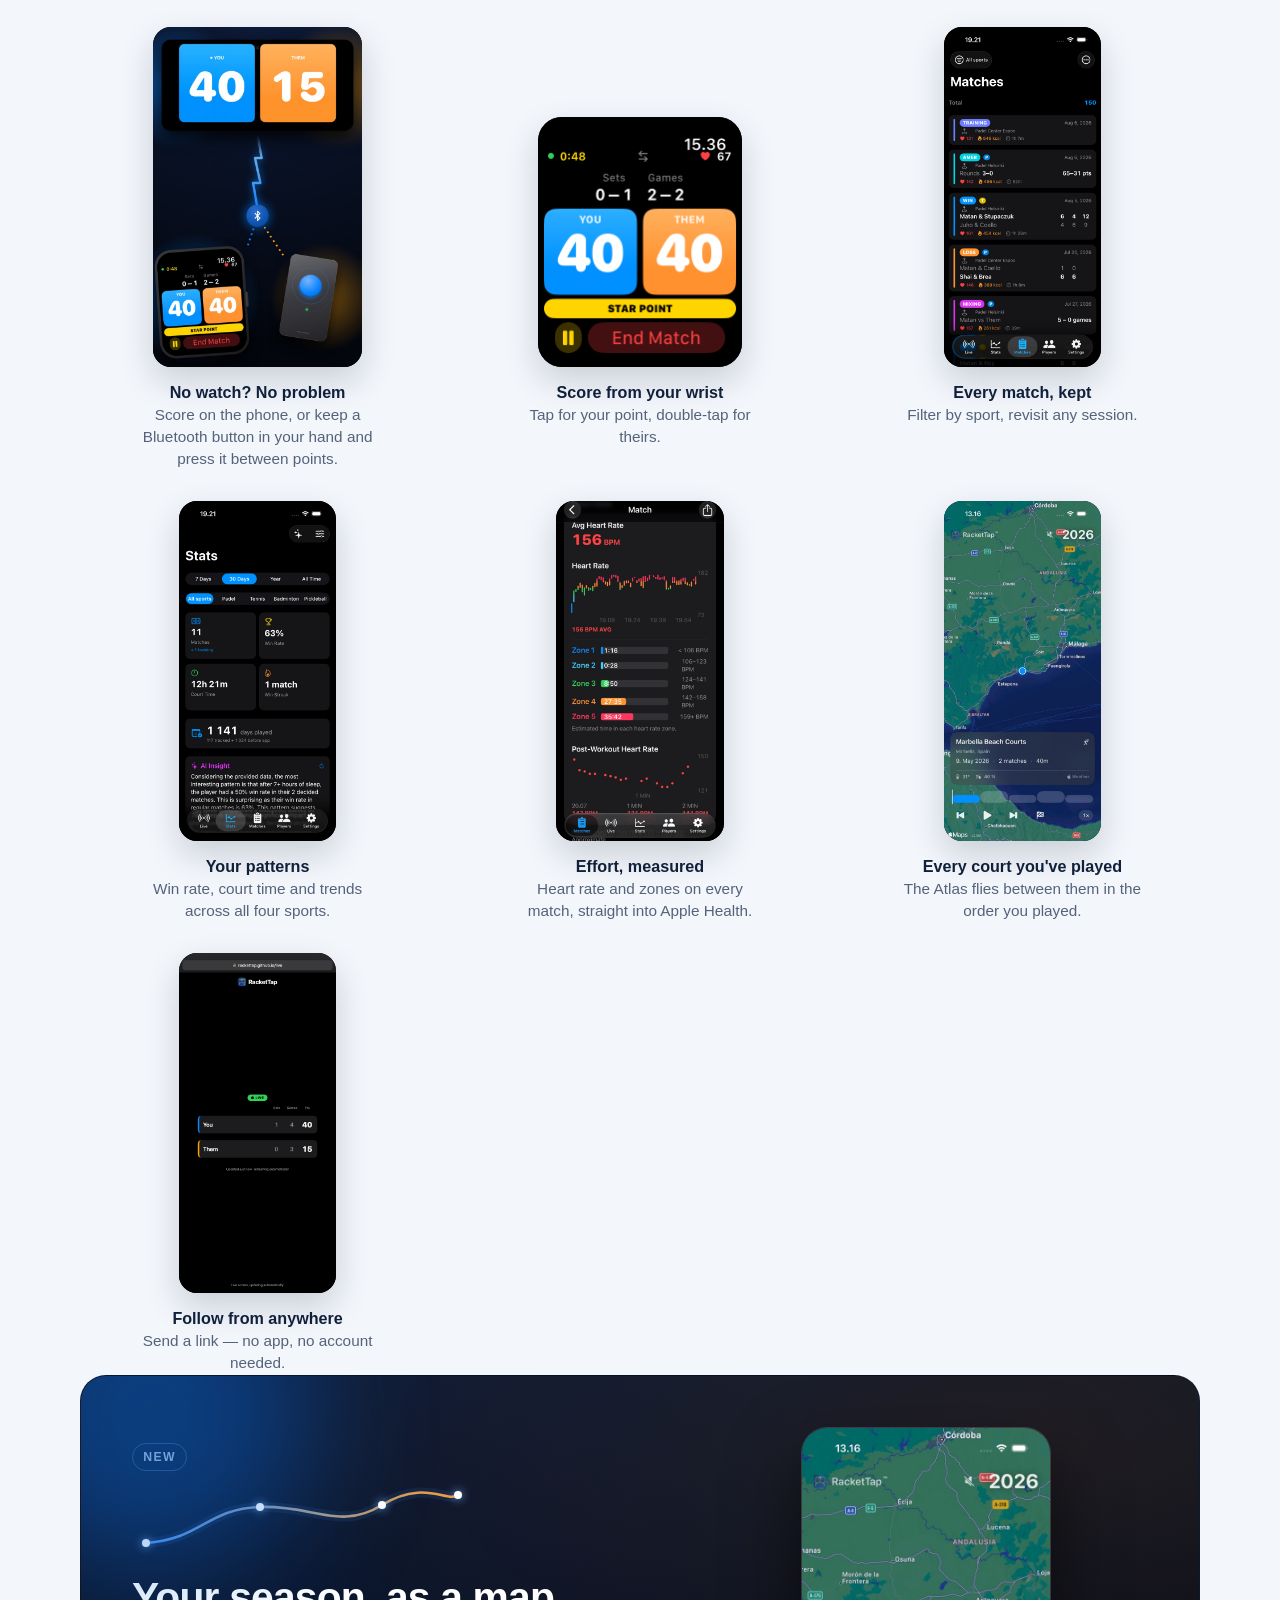
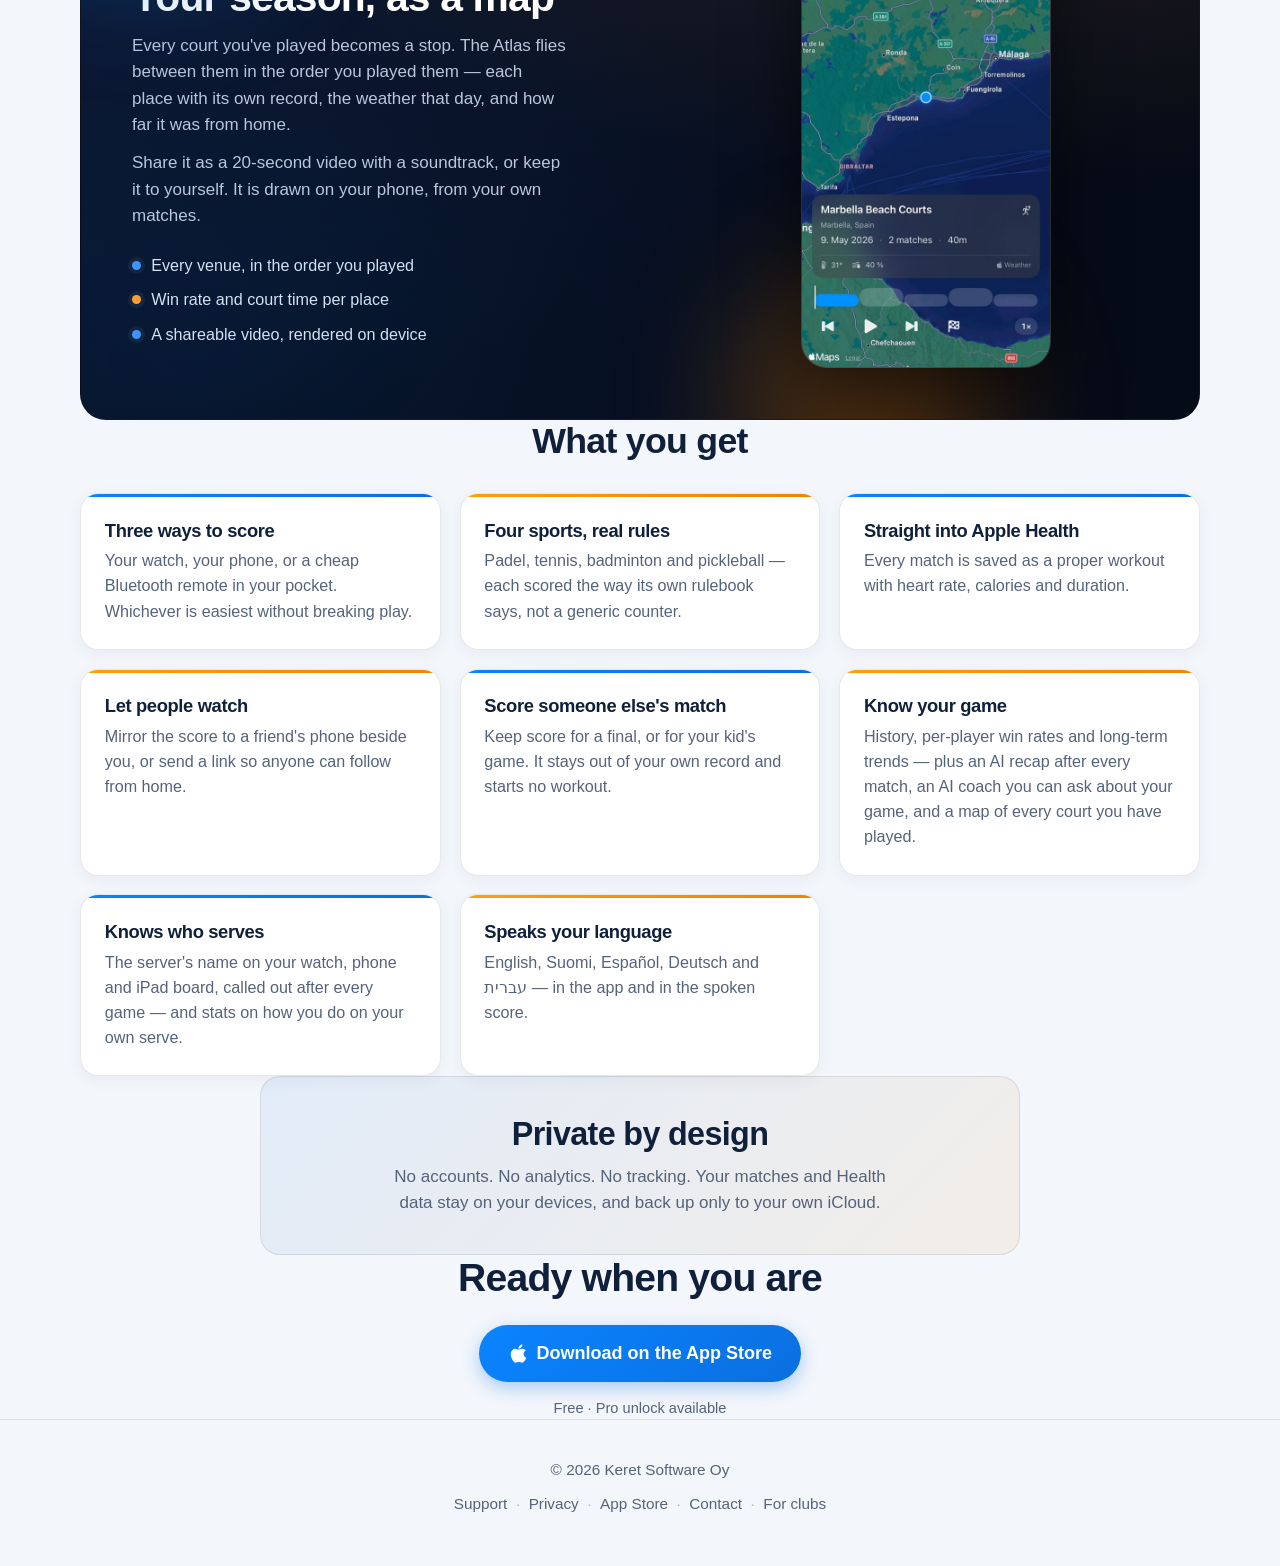
==== commit 8ece1f95: "site: serve order (who serves, server names, Announce server), serve stats FAQ, privacy live-record " ====
--- a/index.html
+++ b/index.html
@@ -274,6 +274,10 @@
         <p>History, per-player win rates and long-term trends — plus an AI recap after every match, an AI coach you can ask about your game, and a map of every court you have played.</p>
       </div>
       <div class="card">
+        <h3>Knows who serves</h3>
+        <p>The server's name on your watch, phone and iPad board, called out after every game — and stats on how you do on your own serve.</p>
+      </div>
+      <div class="card">
         <h3>Speaks your language</h3>
         <p>English, Suomi, Español, Deutsch and עברית — in the app and in the spoken score.</p>
       </div>
